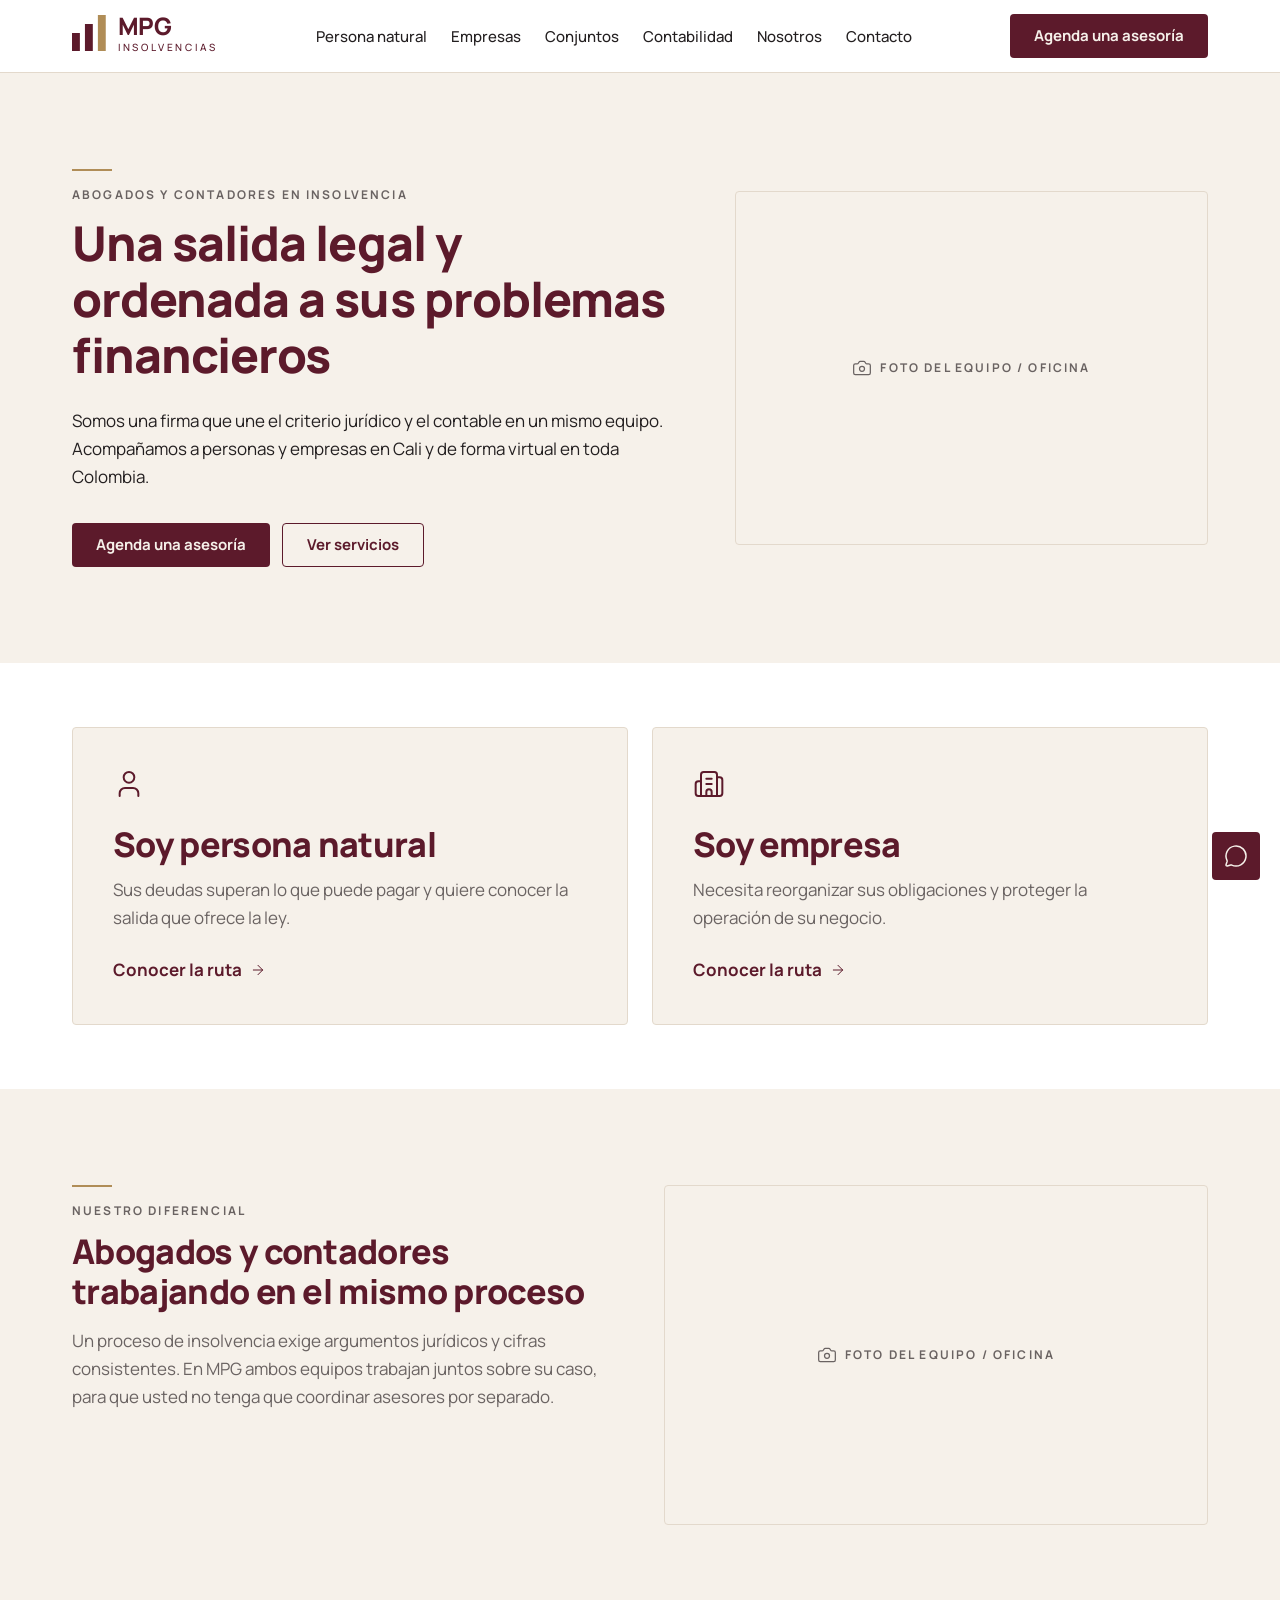
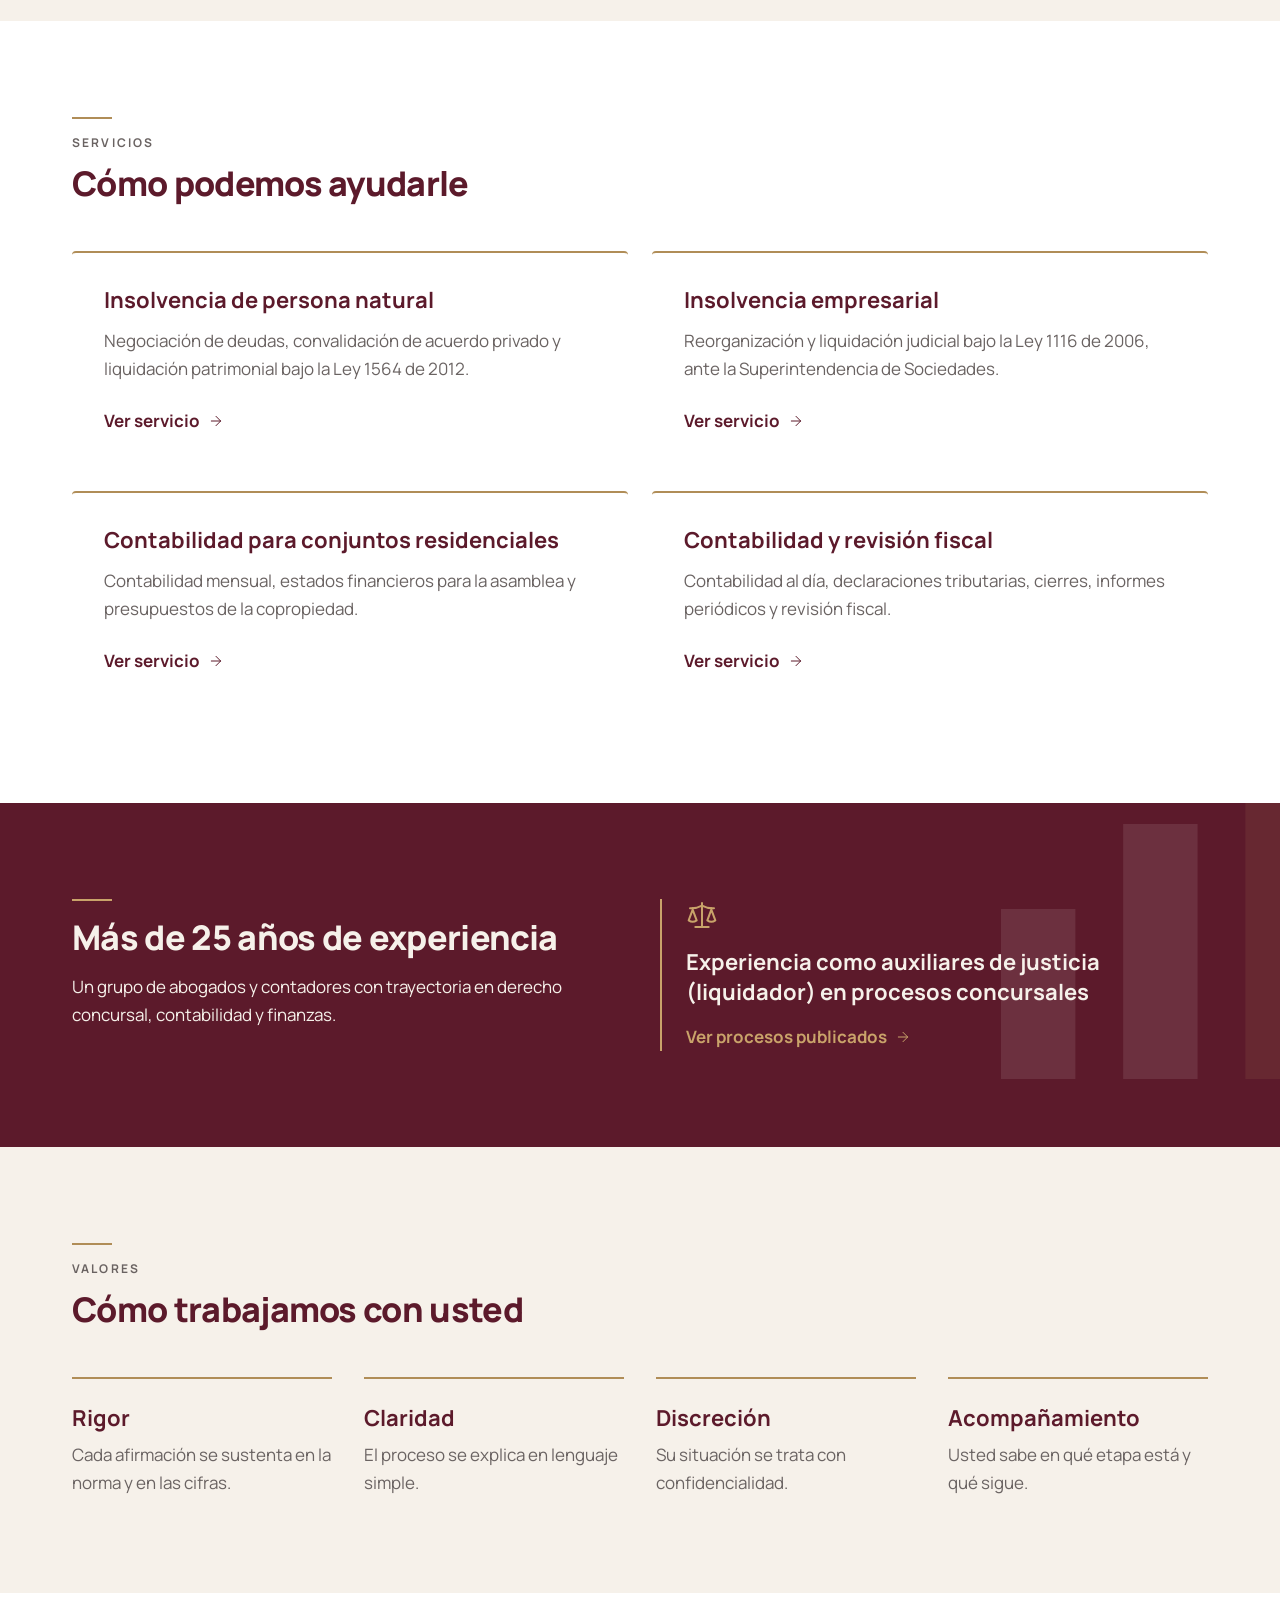
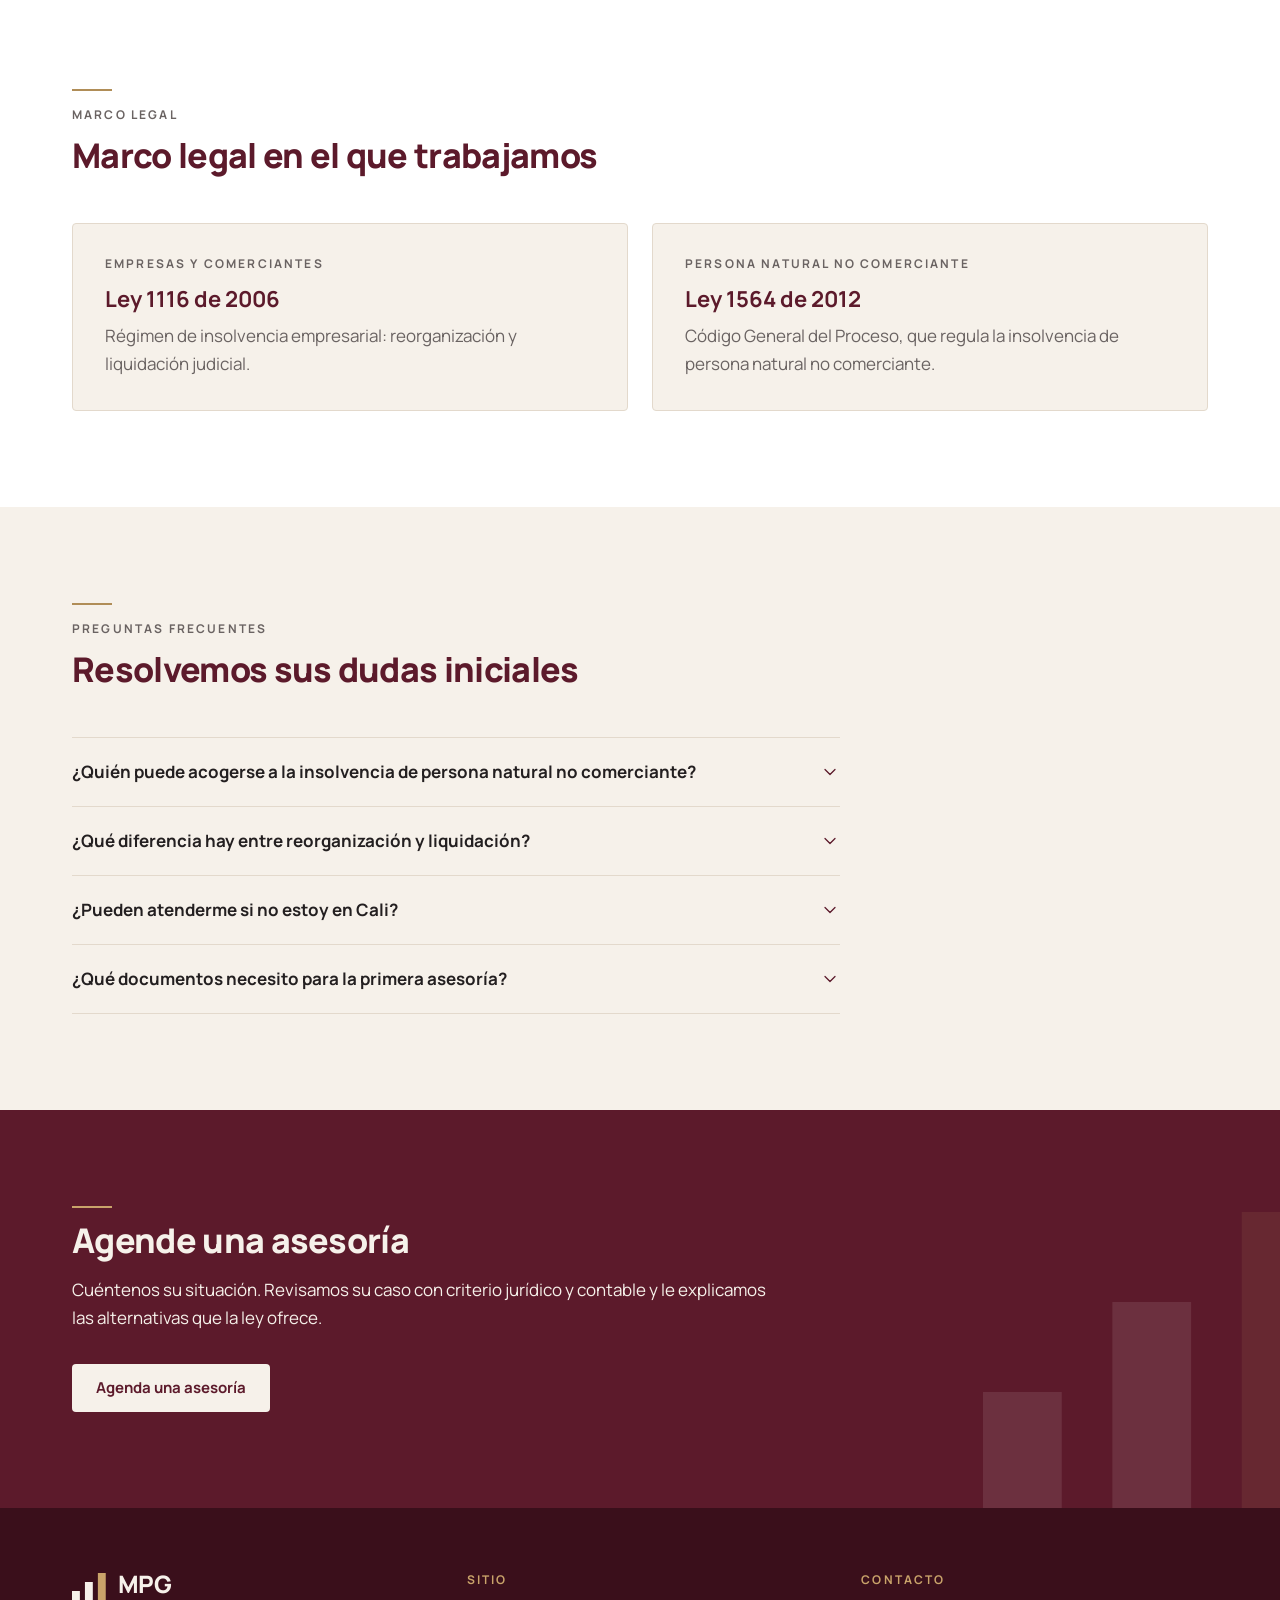
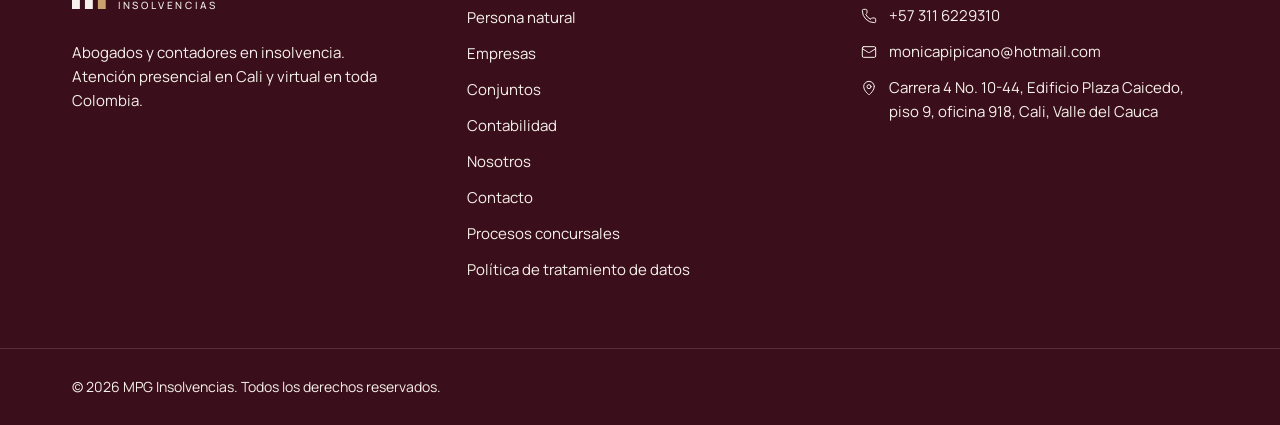
==== index.html @ b119c725 "Convertir el sitio a HTML, CSS y JS estático Se elimina el proyecto TanStack Start (queda en el comm" ====
<!doctype html>
<html lang="es-CO">
<head>
<meta charset="utf-8">
<meta name="viewport" content="width=device-width, initial-scale=1">
<script type="application/ld+json">{"@context":"https://schema.org","@type":["LegalService","AccountingService"],"name":"MPG Insolvencias","description":"Firma multidisciplinaria de abogados y contadores expertos en insolvencia de persona natural y empresarial, contabilidad y revisión fiscal.","telephone":"+573116229310","email":"monicapipicano@hotmail.com","address":{"@type":"PostalAddress","streetAddress":"Carrera 4 No. 10-44, Edificio Plaza Caicedo, piso 9, oficina 918","addressLocality":"Cali","addressRegion":"Valle del Cauca","addressCountry":"CO"},"areaServed":[{"@type":"City","name":"Cali"},{"@type":"AdministrativeArea","name":"Valle del Cauca"},{"@type":"Country","name":"Colombia"}]}</script>
<script type="application/ld+json">{"@context":"https://schema.org","@type":"FAQPage","mainEntity":[{"@type":"Question","name":"¿Quién puede acogerse a la insolvencia de persona natural no comerciante?","acceptedAnswer":{"@type":"Answer","text":"La persona que no ejerce actividades mercantiles de forma habitual y que está en cesación de pagos, es decir, que ha dejado de pagar dos o más obligaciones a dos o más acreedores por más de 90 días, o tiene demandas de cobro en su contra. Este procedimiento está regulado en la Ley 1564 de 2012. En la asesoría revisamos si su caso cumple los requisitos."}},{"@type":"Question","name":"¿Qué diferencia hay entre reorganización y liquidación?","acceptedAnswer":{"@type":"Answer","text":"La reorganización busca que la empresa siga operando mientras acuerda con sus acreedores un nuevo plan de pagos. La liquidación es el proceso en el que los bienes del deudor se venden o adjudican para pagar las deudas en el orden que fija la ley. La ruta adecuada depende de las cifras y de la viabilidad de cada caso."}},{"@type":"Question","name":"¿Pueden atenderme si no estoy en Cali?","acceptedAnswer":{"@type":"Answer","text":"Sí. Atendemos de forma presencial en nuestra oficina de Cali y de forma virtual a personas y empresas en otras ciudades de Colombia."}},{"@type":"Question","name":"¿Qué documentos necesito para la primera asesoría?","acceptedAnswer":{"@type":"Answer","text":"Le sugerimos traer una relación de sus deudas (acreedor, valor y fecha de vencimiento), sus ingresos y gastos mensuales, y una lista de sus bienes. Si es empresa, los estados financieros más recientes. Si no tiene todo, igual podemos empezar con la información disponible."}}]}</script>
<title>Abogados de insolvencia en Cali | MPG Insolvencias</title>


<meta property="og:site_name" content="MPG Insolvencias">
<meta property="og:locale" content="es_CO">
<meta name="theme-color" content="#5C1A2B">
<meta name="description" content="Abogados y contadores expertos en insolvencia de persona natural y empresarial en Cali. Atención presencial y virtual. Agende una asesoría.">
<meta property="og:title" content="Abogados de insolvencia en Cali | MPG Insolvencias">
<meta property="og:description" content="Abogados y contadores expertos en insolvencia de persona natural y empresarial en Cali. Atención presencial y virtual. Agende una asesoría.">
<meta property="og:url" content="https://mpginsolvencias.com/">
<meta property="og:type" content="website">
<meta name="twitter:card" content="summary_large_image">
<meta name="twitter:title" content="Abogados de insolvencia en Cali | MPG Insolvencias">
<meta name="twitter:description" content="Abogados y contadores expertos en insolvencia de persona natural y empresarial en Cali. Atención presencial y virtual. Agende una asesoría.">
<link rel="canonical" href="https://mpginsolvencias.com/">
<link rel="icon" href="favicon.svg" type="image/svg+xml">
<link rel="preconnect" href="https://fonts.googleapis.com">
<link rel="preconnect" href="https://fonts.gstatic.com" crossorigin>
<link rel="stylesheet" href="https://fonts.googleapis.com/css2?family=Manrope:wght@400;500;700;800&display=swap">
<link rel="stylesheet" href="assets/css/styles.css">
</head>
<body>
<header class="sticky top-0 z-40 border-b border-line bg-surface"><a href="#contenido" class="sr-only focus:not-sr-only focus:absolute focus:left-4 focus:top-2 focus:bg-surface focus:p-2">Saltar al contenido</a><div class="container-site flex h-[72px] items-center justify-between gap-6"><a aria-label="MPG Insolvencias, ir al inicio" class="active" href="index.html" data-status="active" aria-current="page"><span class="inline-flex items-center gap-3" aria-label="MPG Insolvencias"><svg viewBox="0 0 30 32" class="h-9 w-auto" aria-hidden="true" focusable="false"><rect x="0" y="16" width="7" height="16" fill="#5C1A2B"></rect><rect x="11.5" y="8" width="7" height="24" fill="#5C1A2B"></rect><rect x="23" y="0" width="7" height="32" fill="#B08D57"></rect></svg><span class="flex flex-col leading-none text-primary" aria-hidden="true"><span class="text-[24px] font-extrabold tracking-[-0.02em]">MPG</span><span class="mt-1 text-[10px] font-medium tracking-[0.28em]">INSOLVENCIAS</span></span></span></a><nav aria-label="Principal" class="hidden lg:block"><ul class="flex items-center gap-6"><li><a class="text-[15px] font-medium text-text hover:text-primary" href="insolvencia-persona-natural.html">Persona natural</a></li><li><a class="text-[15px] font-medium text-text hover:text-primary" href="insolvencia-empresarial.html">Empresas</a></li><li><a class="text-[15px] font-medium text-text hover:text-primary" href="contabilidad-conjuntos-residenciales.html">Conjuntos</a></li><li><a class="text-[15px] font-medium text-text hover:text-primary" href="contabilidad-revision-fiscal.html">Contabilidad</a></li><li><a class="text-[15px] font-medium text-text hover:text-primary" href="nosotros.html">Nosotros</a></li><li><a class="text-[15px] font-medium text-text hover:text-primary" href="contacto.html">Contacto</a></li></ul></nav><div class="flex items-center gap-2"><a class="btn-primary hidden sm:inline-flex" href="contacto.html">Agenda una asesoría</a><button type="button" class="inline-flex h-11 w-11 items-center justify-center text-primary lg:hidden" aria-expanded="false" aria-controls="menu-movil" aria-label="Abrir menú"><svg xmlns="http://www.w3.org/2000/svg" width="24" height="24" viewBox="0 0 24 24" fill="none" stroke="currentColor" stroke-width="1.5" stroke-linecap="round" stroke-linejoin="round" class="lucide lucide-menu" aria-hidden="true"><path d="M4 5h16"></path><path d="M4 12h16"></path><path d="M4 19h16"></path></svg></button></div></div><nav id="menu-movil" aria-label="Menú móvil" class="border-t border-line bg-surface lg:hidden" hidden><ul class="container-site flex flex-col py-4">
<li><a href="insolvencia-persona-natural.html" class="block py-3 text-[16px] font-medium text-text">Persona natural</a></li>
<li><a href="insolvencia-empresarial.html" class="block py-3 text-[16px] font-medium text-text">Empresas</a></li>
<li><a href="contabilidad-conjuntos-residenciales.html" class="block py-3 text-[16px] font-medium text-text">Conjuntos</a></li>
<li><a href="contabilidad-revision-fiscal.html" class="block py-3 text-[16px] font-medium text-text">Contabilidad</a></li>
<li><a href="nosotros.html" class="block py-3 text-[16px] font-medium text-text">Nosotros</a></li>
<li><a href="contacto.html" class="block py-3 text-[16px] font-medium text-text">Contacto</a></li>
<li class="pt-3"><a href="contacto.html" class="btn-primary w-full">Agenda una asesoría</a></li></ul></nav></header>
<main id="contenido"><!--$--><section class="bg-bg"><div class="container-site grid items-center gap-12 py-16 md:py-24 lg:grid-cols-[1.3fr_1fr]"><div><span class="accent-bar" aria-hidden="true"></span><p class="t-label mt-4 text-text-muted">ABOGADOS Y CONTADORES EN INSOLVENCIA</p><h1 class="t-h1 mt-3 text-primary">Una salida legal y ordenada a sus problemas financieros</h1><p class="prose-mpg mt-6 text-text">Somos una firma que une el criterio jurídico y el contable en un mismo equipo. Acompañamos a personas y empresas en Cali y de forma virtual en toda Colombia.</p><div class="mt-8 flex flex-wrap gap-3"><a class="btn-primary" href="contacto.html">Agenda una asesoría</a><a href="#servicios" class="btn-secondary">Ver servicios</a></div></div><div role="img" aria-label="Espacio reservado: Foto del equipo / oficina" class="flex items-center justify-center gap-2 rounded-[4px] border border-line bg-bg text-text-muted aspect-[4/3] w-full"><svg xmlns="http://www.w3.org/2000/svg" width="24" height="24" viewBox="0 0 24 24" fill="none" stroke="currentColor" stroke-width="1.5" stroke-linecap="round" stroke-linejoin="round" class="lucide lucide-camera h-5 w-5" aria-hidden="true"><path d="M13.997 4a2 2 0 0 1 1.76 1.05l.486.9A2 2 0 0 0 18.003 7H20a2 2 0 0 1 2 2v9a2 2 0 0 1-2 2H4a2 2 0 0 1-2-2V9a2 2 0 0 1 2-2h1.997a2 2 0 0 0 1.759-1.048l.489-.904A2 2 0 0 1 10.004 4z"></path><circle cx="12" cy="13" r="3"></circle></svg><span class="t-label">Foto del equipo / oficina</span></div></div></section><section class="bg-surface"><div class="container-site grid gap-6 py-16 md:grid-cols-2"><a class="group flex flex-col rounded-[4px] border border-line bg-bg p-8 transition-colors hover:border-primary md:p-10" href="insolvencia-persona-natural.html"><svg xmlns="http://www.w3.org/2000/svg" width="24" height="24" viewBox="0 0 24 24" fill="none" stroke="currentColor" stroke-width="1.5" stroke-linecap="round" stroke-linejoin="round" class="lucide lucide-user h-8 w-8 text-primary" aria-hidden="true"><path d="M19 21v-2a4 4 0 0 0-4-4H9a4 4 0 0 0-4 4v2"></path><circle cx="12" cy="7" r="4"></circle></svg><span class="t-h2 mt-6 text-primary">Soy persona natural</span><span class="mt-3 text-text-muted">Sus deudas superan lo que puede pagar y quiere conocer la salida que ofrece la ley.</span><span class="mt-6 inline-flex items-center gap-2 font-bold text-primary">Conocer la ruta <svg xmlns="http://www.w3.org/2000/svg" width="24" height="24" viewBox="0 0 24 24" fill="none" stroke="currentColor" stroke-width="1.5" stroke-linecap="round" stroke-linejoin="round" class="lucide lucide-arrow-right h-4 w-4 transition-transform group-hover:translate-x-1" aria-hidden="true"><path d="M5 12h14"></path><path d="m12 5 7 7-7 7"></path></svg></span></a><a class="group flex flex-col rounded-[4px] border border-line bg-bg p-8 transition-colors hover:border-primary md:p-10" href="insolvencia-empresarial.html"><svg xmlns="http://www.w3.org/2000/svg" width="24" height="24" viewBox="0 0 24 24" fill="none" stroke="currentColor" stroke-width="1.5" stroke-linecap="round" stroke-linejoin="round" class="lucide lucide-building2 lucide-building-2 h-8 w-8 text-primary" aria-hidden="true"><path d="M10 12h4"></path><path d="M10 8h4"></path><path d="M14 21v-3a2 2 0 0 0-4 0v3"></path><path d="M6 10H4a2 2 0 0 0-2 2v7a2 2 0 0 0 2 2h16a2 2 0 0 0 2-2V9a2 2 0 0 0-2-2h-2"></path><path d="M6 21V5a2 2 0 0 1 2-2h8a2 2 0 0 1 2 2v16"></path></svg><span class="t-h2 mt-6 text-primary">Soy empresa</span><span class="mt-3 text-text-muted">Necesita reorganizar sus obligaciones y proteger la operación de su negocio.</span><span class="mt-6 inline-flex items-center gap-2 font-bold text-primary">Conocer la ruta <svg xmlns="http://www.w3.org/2000/svg" width="24" height="24" viewBox="0 0 24 24" fill="none" stroke="currentColor" stroke-width="1.5" stroke-linecap="round" stroke-linejoin="round" class="lucide lucide-arrow-right h-4 w-4 transition-transform group-hover:translate-x-1" aria-hidden="true"><path d="M5 12h14"></path><path d="m12 5 7 7-7 7"></path></svg></span></a></div></section><section class="bg-bg"><div class="container-site reveal py-16 md:py-24"><div class="grid gap-12 lg:grid-cols-2"><div class="max-w-3xl"><span class="accent-bar" aria-hidden="true"></span><p class="t-label mt-4 text-text-muted">NUESTRO DIFERENCIAL</p><h2 class="t-h2 mt-3 text-primary">Abogados y contadores trabajando en el mismo proceso</h2><div class="prose-mpg mt-4 text-text-muted"><p>Un proceso de insolvencia exige argumentos jurídicos y cifras consistentes. En MPG ambos equipos trabajan juntos sobre su caso, para que usted no tenga que coordinar asesores por separado.</p></div></div><div role="img" aria-label="Espacio reservado: Foto del equipo / oficina" class="flex items-center justify-center gap-2 rounded-[4px] border border-line bg-bg text-text-muted aspect-[16/10] w-full"><svg xmlns="http://www.w3.org/2000/svg" width="24" height="24" viewBox="0 0 24 24" fill="none" stroke="currentColor" stroke-width="1.5" stroke-linecap="round" stroke-linejoin="round" class="lucide lucide-camera h-5 w-5" aria-hidden="true"><path d="M13.997 4a2 2 0 0 1 1.76 1.05l.486.9A2 2 0 0 0 18.003 7H20a2 2 0 0 1 2 2v9a2 2 0 0 1-2 2H4a2 2 0 0 1-2-2V9a2 2 0 0 1 2-2h1.997a2 2 0 0 0 1.759-1.048l.489-.904A2 2 0 0 1 10.004 4z"></path><circle cx="12" cy="13" r="3"></circle></svg><span class="t-label">Foto del equipo / oficina</span></div></div></div></section><section id="servicios" class="scroll-mt-24 bg-surface"><div class="container-site reveal py-16 md:py-24"><div class="max-w-3xl"><span class="accent-bar" aria-hidden="true"></span><p class="t-label mt-4 text-text-muted">SERVICIOS</p><h2 class="t-h2 mt-3 text-primary">Cómo podemos ayudarle</h2></div><div class="mt-12 grid gap-6 md:grid-cols-2"><article class="flex flex-col rounded-[4px] border-t-2 border-accent bg-surface p-6 md:p-8"><h3 class="t-h3 text-primary">Insolvencia de persona natural</h3><p class="mt-3 flex-1 text-text-muted">Negociación de deudas, convalidación de acuerdo privado y liquidación patrimonial bajo la Ley 1564 de 2012.</p><a class="mt-6 inline-flex items-center gap-2 font-bold text-primary hover:underline" href="insolvencia-persona-natural.html">Ver servicio <svg xmlns="http://www.w3.org/2000/svg" width="24" height="24" viewBox="0 0 24 24" fill="none" stroke="currentColor" stroke-width="1.5" stroke-linecap="round" stroke-linejoin="round" class="lucide lucide-arrow-right h-4 w-4" aria-hidden="true"><path d="M5 12h14"></path><path d="m12 5 7 7-7 7"></path></svg><span class="sr-only">: <!-- -->Insolvencia de persona natural</span></a></article><article class="flex flex-col rounded-[4px] border-t-2 border-accent bg-surface p-6 md:p-8"><h3 class="t-h3 text-primary">Insolvencia empresarial</h3><p class="mt-3 flex-1 text-text-muted">Reorganización y liquidación judicial bajo la Ley 1116 de 2006, ante la Superintendencia de Sociedades.</p><a class="mt-6 inline-flex items-center gap-2 font-bold text-primary hover:underline" href="insolvencia-empresarial.html">Ver servicio <svg xmlns="http://www.w3.org/2000/svg" width="24" height="24" viewBox="0 0 24 24" fill="none" stroke="currentColor" stroke-width="1.5" stroke-linecap="round" stroke-linejoin="round" class="lucide lucide-arrow-right h-4 w-4" aria-hidden="true"><path d="M5 12h14"></path><path d="m12 5 7 7-7 7"></path></svg><span class="sr-only">: <!-- -->Insolvencia empresarial</span></a></article><article class="flex flex-col rounded-[4px] border-t-2 border-accent bg-surface p-6 md:p-8"><h3 class="t-h3 text-primary">Contabilidad para conjuntos residenciales</h3><p class="mt-3 flex-1 text-text-muted">Contabilidad mensual, estados financieros para la asamblea y presupuestos de la copropiedad.</p><a class="mt-6 inline-flex items-center gap-2 font-bold text-primary hover:underline" href="contabilidad-conjuntos-residenciales.html">Ver servicio <svg xmlns="http://www.w3.org/2000/svg" width="24" height="24" viewBox="0 0 24 24" fill="none" stroke="currentColor" stroke-width="1.5" stroke-linecap="round" stroke-linejoin="round" class="lucide lucide-arrow-right h-4 w-4" aria-hidden="true"><path d="M5 12h14"></path><path d="m12 5 7 7-7 7"></path></svg><span class="sr-only">: <!-- -->Contabilidad para conjuntos residenciales</span></a></article><article class="flex flex-col rounded-[4px] border-t-2 border-accent bg-surface p-6 md:p-8"><h3 class="t-h3 text-primary">Contabilidad y revisión fiscal</h3><p class="mt-3 flex-1 text-text-muted">Contabilidad al día, declaraciones tributarias, cierres, informes periódicos y revisión fiscal.</p><a class="mt-6 inline-flex items-center gap-2 font-bold text-primary hover:underline" href="contabilidad-revision-fiscal.html">Ver servicio <svg xmlns="http://www.w3.org/2000/svg" width="24" height="24" viewBox="0 0 24 24" fill="none" stroke="currentColor" stroke-width="1.5" stroke-linecap="round" stroke-linejoin="round" class="lucide lucide-arrow-right h-4 w-4" aria-hidden="true"><path d="M5 12h14"></path><path d="m12 5 7 7-7 7"></path></svg><span class="sr-only">: <!-- -->Contabilidad y revisión fiscal</span></a></article></div></div></section><section class="relative overflow-hidden bg-primary"><svg viewBox="0 0 30 32" class="pointer-events-none absolute -right-10 -top-16 h-[340px] w-auto opacity-10" aria-hidden="true" focusable="false"><rect x="0" y="16" width="7" height="16" fill="#F6F1EA"></rect><rect x="11.5" y="8" width="7" height="24" fill="#F6F1EA"></rect><rect x="23" y="0" width="7" height="32" fill="#C9A36A"></rect></svg><div class="container-site relative grid gap-10 py-16 md:grid-cols-2 md:py-24"><div><span class="accent-bar-dark" aria-hidden="true"></span><h2 class="t-h2 mt-4 text-bg">Más de 25 años de experiencia</h2><p class="prose-mpg mt-4 text-bg">Un grupo de abogados y contadores con trayectoria en derecho concursal, contabilidad y finanzas.</p></div><div class="border-l-2 border-accent-on-dark pl-6"><svg xmlns="http://www.w3.org/2000/svg" width="24" height="24" viewBox="0 0 24 24" fill="none" stroke="currentColor" stroke-width="1.5" stroke-linecap="round" stroke-linejoin="round" class="lucide lucide-scale h-8 w-8 text-accent-on-dark" aria-hidden="true"><path d="M12 3v18"></path><path d="m19 8 3 8a5 5 0 0 1-6 0zV7"></path><path d="M3 7h1a17 17 0 0 0 8-2 17 17 0 0 0 8 2h1"></path><path d="m5 8 3 8a5 5 0 0 1-6 0zV7"></path><path d="M7 21h10"></path></svg><p class="t-h3 mt-4 text-bg">Experiencia como auxiliares de justicia (liquidador) en procesos concursales</p><a class="mt-4 inline-flex items-center gap-2 font-bold text-accent-on-dark hover:underline" href="procesos.html">Ver procesos publicados <svg xmlns="http://www.w3.org/2000/svg" width="24" height="24" viewBox="0 0 24 24" fill="none" stroke="currentColor" stroke-width="1.5" stroke-linecap="round" stroke-linejoin="round" class="lucide lucide-arrow-right h-4 w-4" aria-hidden="true"><path d="M5 12h14"></path><path d="m12 5 7 7-7 7"></path></svg></a></div></div></section><section class="bg-bg"><div class="container-site reveal py-16 md:py-24"><div class="max-w-3xl"><span class="accent-bar" aria-hidden="true"></span><p class="t-label mt-4 text-text-muted">VALORES</p><h2 class="t-h2 mt-3 text-primary">Cómo trabajamos con usted</h2></div><ul class="mt-12 grid gap-8 sm:grid-cols-2 lg:grid-cols-4"><li class="border-t-2 border-accent pt-6"><h3 class="t-h3 text-primary">Rigor</h3><p class="mt-2 text-text-muted">Cada afirmación se sustenta en la norma y en las cifras.</p></li><li class="border-t-2 border-accent pt-6"><h3 class="t-h3 text-primary">Claridad</h3><p class="mt-2 text-text-muted">El proceso se explica en lenguaje simple.</p></li><li class="border-t-2 border-accent pt-6"><h3 class="t-h3 text-primary">Discreción</h3><p class="mt-2 text-text-muted">Su situación se trata con confidencialidad.</p></li><li class="border-t-2 border-accent pt-6"><h3 class="t-h3 text-primary">Acompañamiento</h3><p class="mt-2 text-text-muted">Usted sabe en qué etapa está y qué sigue.</p></li></ul></div></section><section class="bg-surface"><div class="container-site reveal py-16 md:py-24"><div class="max-w-3xl"><span class="accent-bar" aria-hidden="true"></span><p class="t-label mt-4 text-text-muted">MARCO LEGAL</p><h2 class="t-h2 mt-3 text-primary">Marco legal en el que trabajamos</h2></div><div class="mt-12 grid gap-6 md:grid-cols-2"><article class="rounded-[4px] border border-line bg-bg p-8"><p class="t-label text-text-muted">EMPRESAS Y COMERCIANTES</p><h3 class="t-h3 mt-3 text-primary">Ley 1116 de 2006</h3><p class="mt-2 text-text-muted">Régimen de insolvencia empresarial: reorganización y liquidación judicial.</p></article><article class="rounded-[4px] border border-line bg-bg p-8"><p class="t-label text-text-muted">PERSONA NATURAL NO COMERCIANTE</p><h3 class="t-h3 mt-3 text-primary">Ley 1564 de 2012</h3><p class="mt-2 text-text-muted">Código General del Proceso, que regula la insolvencia de persona natural no comerciante.</p></article></div></div></section><section class="bg-bg"><div class="container-site reveal py-16 md:py-24"><div class="max-w-3xl"><span class="accent-bar" aria-hidden="true"></span><p class="t-label mt-4 text-text-muted">PREGUNTAS FRECUENTES</p><h2 class="t-h2 mt-3 text-primary">Resolvemos sus dudas iniciales</h2></div><div class="mt-12 max-w-3xl divide-y divide-line border-y border-line"><details class="group"><summary class="flex min-h-[44px] cursor-pointer list-none items-center justify-between gap-4 py-5 font-bold text-text [&amp;::-webkit-details-marker]:hidden"><h3 class="text-[17px] leading-7">¿Quién puede acogerse a la insolvencia de persona natural no comerciante?</h3><svg xmlns="http://www.w3.org/2000/svg" width="24" height="24" viewBox="0 0 24 24" fill="none" stroke="currentColor" stroke-width="1.5" stroke-linecap="round" stroke-linejoin="round" class="lucide lucide-chevron-down h-5 w-5 shrink-0 text-primary transition-transform group-open:rotate-180" aria-hidden="true"><path d="m6 9 6 6 6-6"></path></svg></summary><p class="prose-mpg pb-6 text-text-muted">La persona que no ejerce actividades mercantiles de forma habitual y que está en cesación de pagos, es decir, que ha dejado de pagar dos o más obligaciones a dos o más acreedores por más de 90 días, o tiene demandas de cobro en su contra. Este procedimiento está regulado en la Ley 1564 de 2012. En la asesoría revisamos si su caso cumple los requisitos.</p></details><details class="group"><summary class="flex min-h-[44px] cursor-pointer list-none items-center justify-between gap-4 py-5 font-bold text-text [&amp;::-webkit-details-marker]:hidden"><h3 class="text-[17px] leading-7">¿Qué diferencia hay entre reorganización y liquidación?</h3><svg xmlns="http://www.w3.org/2000/svg" width="24" height="24" viewBox="0 0 24 24" fill="none" stroke="currentColor" stroke-width="1.5" stroke-linecap="round" stroke-linejoin="round" class="lucide lucide-chevron-down h-5 w-5 shrink-0 text-primary transition-transform group-open:rotate-180" aria-hidden="true"><path d="m6 9 6 6 6-6"></path></svg></summary><p class="prose-mpg pb-6 text-text-muted">La reorganización busca que la empresa siga operando mientras acuerda con sus acreedores un nuevo plan de pagos. La liquidación es el proceso en el que los bienes del deudor se venden o adjudican para pagar las deudas en el orden que fija la ley. La ruta adecuada depende de las cifras y de la viabilidad de cada caso.</p></details><details class="group"><summary class="flex min-h-[44px] cursor-pointer list-none items-center justify-between gap-4 py-5 font-bold text-text [&amp;::-webkit-details-marker]:hidden"><h3 class="text-[17px] leading-7">¿Pueden atenderme si no estoy en Cali?</h3><svg xmlns="http://www.w3.org/2000/svg" width="24" height="24" viewBox="0 0 24 24" fill="none" stroke="currentColor" stroke-width="1.5" stroke-linecap="round" stroke-linejoin="round" class="lucide lucide-chevron-down h-5 w-5 shrink-0 text-primary transition-transform group-open:rotate-180" aria-hidden="true"><path d="m6 9 6 6 6-6"></path></svg></summary><p class="prose-mpg pb-6 text-text-muted">Sí. Atendemos de forma presencial en nuestra oficina de Cali y de forma virtual a personas y empresas en otras ciudades de Colombia.</p></details><details class="group"><summary class="flex min-h-[44px] cursor-pointer list-none items-center justify-between gap-4 py-5 font-bold text-text [&amp;::-webkit-details-marker]:hidden"><h3 class="text-[17px] leading-7">¿Qué documentos necesito para la primera asesoría?</h3><svg xmlns="http://www.w3.org/2000/svg" width="24" height="24" viewBox="0 0 24 24" fill="none" stroke="currentColor" stroke-width="1.5" stroke-linecap="round" stroke-linejoin="round" class="lucide lucide-chevron-down h-5 w-5 shrink-0 text-primary transition-transform group-open:rotate-180" aria-hidden="true"><path d="m6 9 6 6 6-6"></path></svg></summary><p class="prose-mpg pb-6 text-text-muted">Le sugerimos traer una relación de sus deudas (acreedor, valor y fecha de vencimiento), sus ingresos y gastos mensuales, y una lista de sus bienes. Si es empresa, los estados financieros más recientes. Si no tiene todo, igual podemos empezar con la información disponible.</p></details></div></div></section><section class="relative overflow-hidden bg-primary"><svg viewBox="0 0 30 32" class="pointer-events-none absolute -bottom-16 -right-10 h-[360px] w-auto opacity-10" aria-hidden="true" focusable="false"><rect x="0" y="16" width="7" height="16" fill="#F6F1EA"></rect><rect x="11.5" y="8" width="7" height="24" fill="#F6F1EA"></rect><rect x="23" y="0" width="7" height="32" fill="#C9A36A"></rect></svg><div class="container-site relative py-16 md:py-24"><div class="max-w-3xl"><span class="accent-bar-dark" aria-hidden="true"></span><h2 class="t-h2 mt-3 text-bg">Agende una asesoría</h2><div class="prose-mpg mt-4 text-bg"><p>Cuéntenos su situación. Revisamos su caso con criterio jurídico y contable y le explicamos las alternativas que la ley ofrece.</p></div></div><a class="btn-on-dark mt-8" href="contacto.html">Agenda una asesoría</a></div></section><!--/$--></main>
<footer class="bg-primary-dark text-bg"><div class="container-site grid gap-12 py-16 md:grid-cols-3"><div><span class="inline-flex items-center gap-3" aria-label="MPG Insolvencias"><svg viewBox="0 0 30 32" class="h-9 w-auto" aria-hidden="true" focusable="false"><rect x="0" y="16" width="7" height="16" fill="#F6F1EA"></rect><rect x="11.5" y="8" width="7" height="24" fill="#F6F1EA"></rect><rect x="23" y="0" width="7" height="32" fill="#C9A36A"></rect></svg><span class="flex flex-col leading-none text-bg" aria-hidden="true"><span class="text-[24px] font-extrabold tracking-[-0.02em]">MPG</span><span class="mt-1 text-[10px] font-medium tracking-[0.28em]">INSOLVENCIAS</span></span></span><p class="mt-6 max-w-xs text-[15px] leading-6">Abogados y contadores en insolvencia. Atención presencial en Cali y virtual en toda Colombia.</p></div><nav aria-label="Pie de página"><p class="t-label text-accent-on-dark">Sitio</p><ul class="mt-4 space-y-2 text-[15px]"><li><a class="hover:underline" href="insolvencia-persona-natural.html">Persona natural</a></li><li><a class="hover:underline" href="insolvencia-empresarial.html">Empresas</a></li><li><a class="hover:underline" href="contabilidad-conjuntos-residenciales.html">Conjuntos</a></li><li><a class="hover:underline" href="contabilidad-revision-fiscal.html">Contabilidad</a></li><li><a class="hover:underline" href="nosotros.html">Nosotros</a></li><li><a class="hover:underline" href="contacto.html">Contacto</a></li><li><a class="hover:underline" href="procesos.html">Procesos concursales</a></li><li><a class="hover:underline" href="politica-de-datos.html">Política de tratamiento de datos</a></li></ul></nav><div><p class="t-label text-accent-on-dark">Contacto</p><ul class="mt-4 space-y-3 text-[15px] leading-6"><li class="flex gap-3"><svg xmlns="http://www.w3.org/2000/svg" width="24" height="24" viewBox="0 0 24 24" fill="none" stroke="currentColor" stroke-width="1.5" stroke-linecap="round" stroke-linejoin="round" class="lucide lucide-phone mt-1 h-4 w-4 shrink-0" aria-hidden="true"><path d="M13.832 16.568a1 1 0 0 0 1.213-.303l.355-.465A2 2 0 0 1 17 15h3a2 2 0 0 1 2 2v3a2 2 0 0 1-2 2A18 18 0 0 1 2 4a2 2 0 0 1 2-2h3a2 2 0 0 1 2 2v3a2 2 0 0 1-.8 1.6l-.468.351a1 1 0 0 0-.292 1.233 14 14 0 0 0 6.392 6.384"></path></svg><a href="tel:+573116229310" class="hover:underline">+57 311 6229310</a></li><li class="flex gap-3"><svg xmlns="http://www.w3.org/2000/svg" width="24" height="24" viewBox="0 0 24 24" fill="none" stroke="currentColor" stroke-width="1.5" stroke-linecap="round" stroke-linejoin="round" class="lucide lucide-mail mt-1 h-4 w-4 shrink-0" aria-hidden="true"><path d="m22 7-8.991 5.727a2 2 0 0 1-2.009 0L2 7"></path><rect x="2" y="4" width="20" height="16" rx="2"></rect></svg><a href="mailto:monicapipicano@hotmail.com" class="break-all hover:underline">monicapipicano@hotmail.com</a></li><li class="flex gap-3"><svg xmlns="http://www.w3.org/2000/svg" width="24" height="24" viewBox="0 0 24 24" fill="none" stroke="currentColor" stroke-width="1.5" stroke-linecap="round" stroke-linejoin="round" class="lucide lucide-map-pin mt-1 h-4 w-4 shrink-0" aria-hidden="true"><path d="M20 10c0 4.993-5.539 10.193-7.399 11.799a1 1 0 0 1-1.202 0C9.539 20.193 4 14.993 4 10a8 8 0 0 1 16 0"></path><circle cx="12" cy="10" r="3"></circle></svg><span>Carrera 4 No. 10-44, Edificio Plaza Caicedo, piso 9, oficina 918, Cali, Valle del Cauca</span></li></ul><div hidden="" aria-hidden="true" data-social-links="true"></div></div></div><div class="border-t border-bg/15"><p class="container-site py-6 text-[14px]">© 2026 MPG Insolvencias. Todos los derechos reservados.</p></div></footer>
<a href="https://wa.me/573116229310?text=Hola%2C%20quisiera%20informaci%C3%B3n%20sobre%20una%20asesor%C3%ADa%20con%20MPG%20Insolvencias." target="_blank" rel="noopener noreferrer" aria-label="Escribir por WhatsApp (abre en una pestaña nueva)" class="fixed bottom-5 right-5 z-30 inline-flex h-12 w-12 items-center justify-center rounded-[4px] bg-primary text-bg hover:bg-primary-dark"><svg xmlns="http://www.w3.org/2000/svg" width="24" height="24" viewBox="0 0 24 24" fill="none" stroke="currentColor" stroke-width="1.5" stroke-linecap="round" stroke-linejoin="round" class="lucide lucide-message-circle h-6 w-6" aria-hidden="true"><path d="M2.992 16.342a2 2 0 0 1 .094 1.167l-1.065 3.29a1 1 0 0 0 1.236 1.168l3.413-.998a2 2 0 0 1 1.099.092 10 10 0 1 0-4.777-4.719"></path></svg></a>
<script src="assets/js/main.js" defer></script>
</body>
</html>
---- assets/css/styles.css ----
/*! tailwindcss v4.3.3 | MIT License | https://tailwindcss.com */
@layer properties{@supports (((-webkit-hyphens:none)) and (not (margin-trim:inline))) or ((-moz-orient:inline) and (not (color:rgb(from red r g b)))){*,:before,:after,::backdrop{--tw-space-y-reverse:0;--tw-divide-y-reverse:0;--tw-border-style:solid;--tw-leading:initial;--tw-font-weight:initial;--tw-tracking:initial;--tw-blur:initial;--tw-brightness:initial;--tw-contrast:initial;--tw-grayscale:initial;--tw-hue-rotate:initial;--tw-invert:initial;--tw-opacity:initial;--tw-saturate:initial;--tw-sepia:initial;--tw-drop-shadow:initial;--tw-drop-shadow-color:initial;--tw-drop-shadow-alpha:100%;--tw-drop-shadow-size:initial;--tw-translate-x:0;--tw-translate-y:0;--tw-translate-z:0;--tw-animation-delay:0s;--tw-animation-direction:normal;--tw-animation-duration:initial;--tw-animation-fill-mode:none;--tw-animation-iteration-count:1;--tw-enter-blur:0;--tw-enter-opacity:1;--tw-enter-rotate:0;--tw-enter-scale:1;--tw-enter-translate-x:0;--tw-enter-translate-y:0;--tw-exit-blur:0;--tw-exit-opacity:1;--tw-exit-rotate:0;--tw-exit-scale:1;--tw-exit-translate-x:0;--tw-exit-translate-y:0}}}@layer theme{:root,:host{--font-sans:"Manrope", Arial, sans-serif;--font-mono:ui-monospace, SFMono-Regular, Menlo, Monaco, Consolas, "Liberation Mono", "Courier New", monospace;--spacing:.25rem;--container-xs:20rem;--container-3xl:48rem;--font-weight-medium:500;--font-weight-bold:700;--font-weight-extrabold:800;--default-transition-duration:.15s;--default-transition-timing-function:cubic-bezier(.4, 0, .2, 1);--default-font-family:var(--font-sans);--default-mono-font-family:var(--font-mono);--color-primary:#5c1a2b;--color-primary-dark:#3a0f1b;--color-accent:#b08d57;--color-accent-on-dark:#c9a36a;--color-bg:#f6f1ea;--color-surface:#fff;--color-text:#231f20;--color-text-muted:#6a6362;--color-line:#e3d9cc;--color-border:#e3d9cc;--color-input:#cfc3b4;--color-destructive:#a32020;--container-max:1200px}}@layer base{*,:after,:before,::backdrop{box-sizing:border-box;border:0 solid;margin:0;padding:0}::file-selector-button{box-sizing:border-box;border:0 solid;margin:0;padding:0}html,:host{-webkit-text-size-adjust:100%;tab-size:4;line-height:1.5;font-family:var(--default-font-family,-apple-system, BlinkMacSystemFont, "Segoe UI", Roboto, "Helvetica Neue", "Noto Sans", Arial, sans-serif, "Apple Color Emoji", "Segoe UI Emoji", "Segoe UI Symbol", "Noto Color Emoji");font-feature-settings:var(--default-font-feature-settings,normal);font-variation-settings:var(--default-font-variation-settings,normal);-webkit-tap-highlight-color:transparent}hr{height:0;color:inherit;border-top-width:1px}abbr:where([title]){-webkit-text-decoration:underline dotted;text-decoration:underline dotted}h1,h2,h3,h4,h5,h6{font-size:inherit;font-weight:inherit}a{color:inherit;-webkit-text-decoration:inherit;-webkit-text-decoration:inherit;-webkit-text-decoration:inherit;-webkit-text-decoration:inherit;-webkit-text-decoration:inherit;text-decoration:inherit}b,strong{font-weight:bolder}code,kbd,samp,pre{font-family:var(--default-mono-font-family,ui-monospace, SFMono-Regular, Menlo, Monaco, Consolas, "Liberation Mono", "Courier New", monospace);font-feature-settings:var(--default-mono-font-feature-settings,normal);font-variation-settings:var(--default-mono-font-variation-settings,normal);font-size:1em}small{font-size:80%}sub,sup{vertical-align:baseline;font-size:75%;line-height:0;position:relative}sub{bottom:-.25em}sup{top:-.5em}table{text-indent:0;border-color:inherit;border-collapse:collapse}:-moz-focusring:where(:not(iframe)){outline:auto}progress{vertical-align:baseline}summary{display:list-item}ol,ul,menu{list-style:none}img,svg,video,canvas,audio,iframe,embed,object{vertical-align:middle;display:block}img,video{max-width:100%;height:auto}button,input,select,optgroup,textarea{font:inherit;font-feature-settings:inherit;font-variation-settings:inherit;letter-spacing:inherit;color:inherit;opacity:1;background-color:#0000;border-radius:0}::file-selector-button{font:inherit;font-feature-settings:inherit;font-variation-settings:inherit;letter-spacing:inherit;color:inherit;opacity:1;background-color:#0000;border-radius:0}:where(select:is([multiple],[size])) optgroup{font-weight:bolder}:where(select:is([multiple],[size])) optgroup option{padding-inline-start:20px}::file-selector-button{margin-inline-end:4px}::placeholder{opacity:1}@supports (not ((-webkit-appearance:-apple-pay-button))) or (contain-intrinsic-size:1px){::placeholder{color:currentColor}@supports (color:color-mix(in lab, red, red)){::placeholder{color:color-mix(in oklab, currentcolor 50%, transparent)}}}textarea{resize:vertical}::-webkit-search-decoration{-webkit-appearance:none}::-webkit-date-and-time-value{min-height:1lh;text-align:inherit}::-webkit-datetime-edit{display:inline-flex}::-webkit-datetime-edit-fields-wrapper{padding:0}::-webkit-datetime-edit{padding-block:0}::-webkit-datetime-edit-year-field{padding-block:0}::-webkit-datetime-edit-month-field{padding-block:0}::-webkit-datetime-edit-day-field{padding-block:0}::-webkit-datetime-edit-hour-field{padding-block:0}::-webkit-datetime-edit-minute-field{padding-block:0}::-webkit-datetime-edit-second-field{padding-block:0}::-webkit-datetime-edit-millisecond-field{padding-block:0}::-webkit-datetime-edit-meridiem-field{padding-block:0}::-webkit-calendar-picker-indicator{line-height:1}:-moz-ui-invalid{box-shadow:none}button,input:where([type=button],[type=reset],[type=submit]){appearance:button}::file-selector-button{appearance:button}::-webkit-inner-spin-button{height:auto}::-webkit-outer-spin-button{height:auto}[hidden]:where(:not([hidden=until-found])){display:none!important}*{border-color:var(--color-border)}html{scroll-behavior:smooth;-webkit-text-size-adjust:100%}body{background-color:var(--color-bg);color:var(--color-text);font-family:var(--font-sans);font-size:16px;line-height:26px;overflow-x:hidden}@media (width>=768px){body{font-size:17px;line-height:28px}}:focus-visible{outline:3px solid var(--color-accent-on-dark);outline-offset:2px;border-radius:4px}@media (prefers-reduced-motion:reduce){html{scroll-behavior:auto}*,:before,:after{transition:none!important;animation:none!important}}}@layer components;@layer utilities{.pointer-events-none{pointer-events:none}.sr-only{clip-path:inset(50%);white-space:nowrap;border-width:0;width:1px;height:1px;margin:-1px;padding:0;position:absolute;overflow:hidden}.absolute{position:absolute}.fixed{position:fixed}.relative{position:relative}.sticky{position:sticky}.-top-16{top:calc(var(--spacing) * -16)}.top-0{top:0}.-right-10{right:calc(var(--spacing) * -10)}.right-5{right:calc(var(--spacing) * 5)}.-bottom-16{bottom:calc(var(--spacing) * -16)}.bottom-5{bottom:calc(var(--spacing) * 5)}.z-30{z-index:30}.z-40{z-index:40}.container-site{width:100%;max-width:var(--container-max);margin-inline:auto;padding-inline:24px}@media (width>=768px){.container-site{padding-inline:32px}}.mt-1{margin-top:var(--spacing)}.mt-2{margin-top:calc(var(--spacing) * 2)}.mt-3{margin-top:calc(var(--spacing) * 3)}.mt-4{margin-top:calc(var(--spacing) * 4)}.mt-6{margin-top:calc(var(--spacing) * 6)}.mt-8{margin-top:calc(var(--spacing) * 8)}.mt-12{margin-top:calc(var(--spacing) * 12)}.mb-2{margin-bottom:calc(var(--spacing) * 2)}.accent-bar{background:var(--color-accent);width:40px;height:2px;display:block}.accent-bar-dark{background:var(--color-accent-on-dark);width:40px;height:2px;display:block}.btn-secondary{border:1.5px solid var(--color-primary);min-height:44px;color:var(--color-primary);background:0 0;border-radius:4px;justify-content:center;align-items:center;gap:8px;padding:10px 24px;font-size:15px;font-weight:700;line-height:20px;transition:background-color .15s;display:inline-flex}.btn-secondary:hover{background:#5c1a2b0f}@supports (color:color-mix(in lab, red, red)){.btn-secondary:hover{background:color-mix(in oklab, var(--color-primary) 6%, transparent)}}.btn-primary{background:var(--color-primary);min-height:44px;color:var(--color-bg);border-radius:4px;justify-content:center;align-items:center;gap:8px;padding:10px 24px;font-size:15px;font-weight:700;line-height:20px;transition:background-color .15s;display:inline-flex}.btn-primary:hover{background:var(--color-primary-dark)}.btn-on-dark{background:var(--color-bg);min-height:44px;color:var(--color-primary);border-radius:4px;justify-content:center;align-items:center;gap:8px;padding:10px 24px;font-size:15px;font-weight:700;display:inline-flex}.btn-on-dark:hover{background:var(--color-surface)}.block{display:block}.flex{display:flex}.grid{display:grid}.hidden{display:none}.inline-flex{display:inline-flex}.aspect-\[4\/3\]{aspect-ratio:4/3}.aspect-\[4\/5\]{aspect-ratio:4/5}.aspect-\[16\/10\]{aspect-ratio:16/10}.h-4{height:calc(var(--spacing) * 4)}.h-5{height:calc(var(--spacing) * 5)}.h-6{height:calc(var(--spacing) * 6)}.h-8{height:calc(var(--spacing) * 8)}.h-9{height:calc(var(--spacing) * 9)}.h-11{height:calc(var(--spacing) * 11)}.h-12{height:calc(var(--spacing) * 12)}.h-\[72px\]{height:72px}.h-\[340px\]{height:340px}.h-\[360px\]{height:360px}.field{border:1px solid var(--color-input);background:var(--color-surface);width:100%;min-height:44px;color:var(--color-text);border-radius:4px;padding:10px 12px;font-size:16px}.min-h-\[44px\]{min-height:44px}.w-4{width:calc(var(--spacing) * 4)}.w-5{width:calc(var(--spacing) * 5)}.w-6{width:calc(var(--spacing) * 6)}.w-8{width:calc(var(--spacing) * 8)}.w-11{width:calc(var(--spacing) * 11)}.w-12{width:calc(var(--spacing) * 12)}.w-auto{width:auto}.w-full{width:100%}.max-w-3xl{max-width:var(--container-3xl)}.max-w-xs{max-width:var(--container-xs)}.prose-mpg{max-width:70ch}.flex-1{flex:1}.shrink-0{flex-shrink:0}@supports (animation-timeline:view()){@media (prefers-reduced-motion:no-preference){.reveal{animation:linear both mpg-fade;animation-timeline:view();animation-range:entry entry 40%}}}.cursor-pointer{cursor:pointer}.scroll-mt-24{scroll-margin-top:calc(var(--spacing) * 24)}.list-none{list-style-type:none}.flex-col{flex-direction:column}.flex-wrap{flex-wrap:wrap}.items-center{align-items:center}.items-start{align-items:flex-start}.justify-between{justify-content:space-between}.justify-center{justify-content:center}.gap-2{gap:calc(var(--spacing) * 2)}.gap-3{gap:calc(var(--spacing) * 3)}.gap-4{gap:calc(var(--spacing) * 4)}.gap-6{gap:calc(var(--spacing) * 6)}.gap-8{gap:calc(var(--spacing) * 8)}.gap-10{gap:calc(var(--spacing) * 10)}.gap-12{gap:calc(var(--spacing) * 12)}:where(.space-y-2>:not(:last-child)){--tw-space-y-reverse:0;margin-block-start:calc(calc(var(--spacing) * 2) * var(--tw-space-y-reverse));margin-block-end:calc(calc(var(--spacing) * 2) * calc(1 - var(--tw-space-y-reverse)))}:where(.space-y-3>:not(:last-child)){--tw-space-y-reverse:0;margin-block-start:calc(calc(var(--spacing) * 3) * var(--tw-space-y-reverse));margin-block-end:calc(calc(var(--spacing) * 3) * calc(1 - var(--tw-space-y-reverse)))}:where(.space-y-4>:not(:last-child)){--tw-space-y-reverse:0;margin-block-start:calc(calc(var(--spacing) * 4) * var(--tw-space-y-reverse));margin-block-end:calc(calc(var(--spacing) * 4) * calc(1 - var(--tw-space-y-reverse)))}:where(.space-y-5>:not(:last-child)){--tw-space-y-reverse:0;margin-block-start:calc(calc(var(--spacing) * 5) * var(--tw-space-y-reverse));margin-block-end:calc(calc(var(--spacing) * 5) * calc(1 - var(--tw-space-y-reverse)))}:where(.space-y-6>:not(:last-child)){--tw-space-y-reverse:0;margin-block-start:calc(calc(var(--spacing) * 6) * var(--tw-space-y-reverse));margin-block-end:calc(calc(var(--spacing) * 6) * calc(1 - var(--tw-space-y-reverse)))}:where(.space-y-8>:not(:last-child)){--tw-space-y-reverse:0;margin-block-start:calc(calc(var(--spacing) * 8) * var(--tw-space-y-reverse));margin-block-end:calc(calc(var(--spacing) * 8) * calc(1 - var(--tw-space-y-reverse)))}:where(.divide-y>:not(:last-child)){--tw-divide-y-reverse:0;border-bottom-style:var(--tw-border-style);border-top-style:var(--tw-border-style);border-top-width:calc(1px * var(--tw-divide-y-reverse));border-bottom-width:calc(1px * calc(1 - var(--tw-divide-y-reverse)))}:where(.divide-line>:not(:last-child)){border-color:var(--color-line)}.justify-self-start{justify-self:flex-start}.overflow-hidden{overflow:hidden}.rounded-\[4px\]{border-radius:4px}.border{border-style:var(--tw-border-style);border-width:1px}.border-y{border-block-style:var(--tw-border-style);border-block-width:1px}.border-t{border-top-style:var(--tw-border-style);border-top-width:1px}.border-t-2{border-top-style:var(--tw-border-style);border-top-width:2px}.border-b{border-bottom-style:var(--tw-border-style);border-bottom-width:1px}.border-l-2{border-left-style:var(--tw-border-style);border-left-width:2px}.border-accent{border-color:var(--color-accent)}.border-accent-on-dark{border-color:var(--color-accent-on-dark)}.border-bg\/15{border-color:#f6f1ea26}@supports (color:color-mix(in lab, red, red)){.border-bg\/15{border-color:color-mix(in oklab, var(--color-bg) 15%, transparent)}}.border-line{border-color:var(--color-line)}.bg-bg{background-color:var(--color-bg)}.bg-primary{background-color:var(--color-primary)}.bg-primary-dark{background-color:var(--color-primary-dark)}.bg-surface{background-color:var(--color-surface)}.p-4{padding:calc(var(--spacing) * 4)}.p-6{padding:calc(var(--spacing) * 6)}.p-8{padding:calc(var(--spacing) * 8)}.px-6{padding-inline:calc(var(--spacing) * 6)}.py-2{padding-block:calc(var(--spacing) * 2)}.py-3{padding-block:calc(var(--spacing) * 3)}.py-4{padding-block:calc(var(--spacing) * 4)}.py-5{padding-block:calc(var(--spacing) * 5)}.py-6{padding-block:calc(var(--spacing) * 6)}.py-16{padding-block:calc(var(--spacing) * 16)}.py-24{padding-block:calc(var(--spacing) * 24)}.pt-3{padding-top:calc(var(--spacing) * 3)}.pt-6{padding-top:calc(var(--spacing) * 6)}.pb-6{padding-bottom:calc(var(--spacing) * 6)}.pb-8{padding-bottom:calc(var(--spacing) * 8)}.pl-6{padding-left:calc(var(--spacing) * 6)}.t-label{text-transform:uppercase;letter-spacing:.18em;font-size:12px;font-weight:700;line-height:16px}.t-h1{letter-spacing:-.02em;font-size:34px;font-weight:800;line-height:40px}@media (width>=768px){.t-h1{font-size:48px;line-height:56px}}.t-h2{letter-spacing:-.02em;font-size:26px;font-weight:800;line-height:32px}@media (width>=768px){.t-h2{font-size:34px;line-height:40px}}.t-h3{font-size:20px;font-weight:700;line-height:28px}@media (width>=768px){.t-h3{font-size:22px;line-height:30px}}.text-\[10px\]{font-size:10px}.text-\[13px\]{font-size:13px}.text-\[14px\]{font-size:14px}.text-\[15px\]{font-size:15px}.text-\[16px\]{font-size:16px}.text-\[17px\]{font-size:17px}.text-\[24px\]{font-size:24px}.text-\[48px\]{font-size:48px}.leading-6{--tw-leading:calc(var(--spacing) * 6);line-height:calc(var(--spacing) * 6)}.leading-7{--tw-leading:calc(var(--spacing) * 7);line-height:calc(var(--spacing) * 7)}.leading-none{--tw-leading:1;line-height:1}.font-bold{--tw-font-weight:var(--font-weight-bold);font-weight:var(--font-weight-bold)}.font-extrabold{--tw-font-weight:var(--font-weight-extrabold);font-weight:var(--font-weight-extrabold)}.font-medium{--tw-font-weight:var(--font-weight-medium);font-weight:var(--font-weight-medium)}.tracking-\[-0\.02em\]{--tw-tracking:-.02em;letter-spacing:-.02em}.tracking-\[0\.28em\]{--tw-tracking:.28em;letter-spacing:.28em}.break-all{word-break:break-all}.text-accent-on-dark{color:var(--color-accent-on-dark)}.text-bg{color:var(--color-bg)}.text-destructive{color:var(--color-destructive)}.text-primary{color:var(--color-primary)}.text-text{color:var(--color-text)}.text-text-muted{color:var(--color-text-muted)}.underline{text-decoration-line:underline}.decoration-accent{-webkit-text-decoration-color:var(--color-accent);-webkit-text-decoration-color:var(--color-accent);-webkit-text-decoration-color:var(--color-accent);-webkit-text-decoration-color:var(--color-accent);text-decoration-color:var(--color-accent)}.decoration-2{text-decoration-thickness:2px}.underline-offset-8{text-underline-offset:8px}.accent-primary{accent-color:var(--color-primary)}.opacity-10{opacity:.1}.filter{filter:var(--tw-blur,) var(--tw-brightness,) var(--tw-contrast,) var(--tw-grayscale,) var(--tw-hue-rotate,) var(--tw-invert,) var(--tw-saturate,) var(--tw-sepia,) var(--tw-drop-shadow,)}.transition-colors{transition-property:color,background-color,border-color,outline-color,text-decoration-color,fill,stroke,--tw-gradient-from,--tw-gradient-via,--tw-gradient-to;transition-timing-function:var(--tw-ease,var(--default-transition-timing-function));transition-duration:var(--tw-duration,var(--default-transition-duration))}.transition-transform{transition-property:transform,translate,scale,rotate;transition-timing-function:var(--tw-ease,var(--default-transition-timing-function));transition-duration:var(--tw-duration,var(--default-transition-duration))}.running{animation-play-state:running}.group-open\:rotate-180:is(:where(.group):is([open],:popover-open,:open) *){rotate:180deg}@media (hover:hover){.group-hover\:translate-x-1:is(:where(.group):hover *){--tw-translate-x:var(--spacing);translate:var(--tw-translate-x) var(--tw-translate-y)}.hover\:border-primary:hover{border-color:var(--color-primary)}.hover\:bg-primary-dark:hover{background-color:var(--color-primary-dark)}.hover\:text-primary:hover{color:var(--color-primary)}.hover\:underline:hover{text-decoration-line:underline}}.focus\:not-sr-only:focus{clip-path:none;white-space:normal;width:auto;height:auto;margin:0;padding:0;position:static;overflow:visible}.focus\:absolute:focus{position:absolute}.focus\:top-2:focus{top:calc(var(--spacing) * 2)}.focus\:left-4:focus{left:calc(var(--spacing) * 4)}.focus\:bg-surface:focus{background-color:var(--color-surface)}.focus\:p-2:focus{padding:calc(var(--spacing) * 2)}@media (width>=40rem){.sm\:inline-flex{display:inline-flex}.sm\:grid-cols-2{grid-template-columns:repeat(2,minmax(0,1fr))}.sm\:grid-cols-3{grid-template-columns:repeat(3,minmax(0,1fr))}}@media (width>=48rem){.md\:grid-cols-2{grid-template-columns:repeat(2,minmax(0,1fr))}.md\:grid-cols-3{grid-template-columns:repeat(3,minmax(0,1fr))}.md\:p-8{padding:calc(var(--spacing) * 8)}.md\:p-10{padding:calc(var(--spacing) * 10)}.md\:px-8{padding-inline:calc(var(--spacing) * 8)}.md\:py-24{padding-block:calc(var(--spacing) * 24)}}@media (width>=64rem){.lg\:block{display:block}.lg\:hidden{display:none}.lg\:grid-cols-2{grid-template-columns:repeat(2,minmax(0,1fr))}.lg\:grid-cols-4{grid-template-columns:repeat(4,minmax(0,1fr))}.lg\:grid-cols-\[1\.3fr_1fr\]{grid-template-columns:1.3fr 1fr}.lg\:grid-cols-\[1\.4fr_1fr\]{grid-template-columns:1.4fr 1fr}}.\[\&\:\:-webkit-details-marker\]\:hidden::-webkit-details-marker{display:none}}@property --tw-animation-delay{syntax:"*";inherits:false;initial-value:0s}@property --tw-animation-direction{syntax:"*";inherits:false;initial-value:normal}@property --tw-animation-duration{syntax:"*";inherits:false}@property --tw-animation-fill-mode{syntax:"*";inherits:false;initial-value:none}@property --tw-animation-iteration-count{syntax:"*";inherits:false;initial-value:1}@property --tw-enter-blur{syntax:"*";inherits:false;initial-value:0}@property --tw-enter-opacity{syntax:"*";inherits:false;initial-value:1}@property --tw-enter-rotate{syntax:"*";inherits:false;initial-value:0}@property --tw-enter-scale{syntax:"*";inherits:false;initial-value:1}@property --tw-enter-translate-x{syntax:"*";inherits:false;initial-value:0}@property --tw-enter-translate-y{syntax:"*";inherits:false;initial-value:0}@property --tw-exit-blur{syntax:"*";inherits:false;initial-value:0}@property --tw-exit-opacity{syntax:"*";inherits:false;initial-value:1}@property --tw-exit-rotate{syntax:"*";inherits:false;initial-value:0}@property --tw-exit-scale{syntax:"*";inherits:false;initial-value:1}@property --tw-exit-translate-x{syntax:"*";inherits:false;initial-value:0}@property --tw-exit-translate-y{syntax:"*";inherits:false;initial-value:0}@keyframes mpg-fade{0%{opacity:0;transform:translateY(12px)}to{opacity:1;transform:none}}@property --tw-space-y-reverse{syntax:"*";inherits:false;initial-value:0}@property --tw-divide-y-reverse{syntax:"*";inherits:false;initial-value:0}@property --tw-border-style{syntax:"*";inherits:false;initial-value:solid}@property --tw-leading{syntax:"*";inherits:false}@property --tw-font-weight{syntax:"*";inherits:false}@property --tw-tracking{syntax:"*";inherits:false}@property --tw-blur{syntax:"*";inherits:false}@property --tw-brightness{syntax:"*";inherits:false}@property --tw-contrast{syntax:"*";inherits:false}@property --tw-grayscale{syntax:"*";inherits:false}@property --tw-hue-rotate{syntax:"*";inherits:false}@property --tw-invert{syntax:"*";inherits:false}@property --tw-opacity{syntax:"*";inherits:false}@property --tw-saturate{syntax:"*";inherits:false}@property --tw-sepia{syntax:"*";inherits:false}@property --tw-drop-shadow{syntax:"*";inherits:false}@property --tw-drop-shadow-color{syntax:"*";inherits:false}@property --tw-drop-shadow-alpha{syntax:"<percentage>";inherits:false;initial-value:100%}@property --tw-drop-shadow-size{syntax:"*";inherits:false}@property --tw-translate-x{syntax:"*";inherits:false;initial-value:0}@property --tw-translate-y{syntax:"*";inherits:false;initial-value:0}@property --tw-translate-z{syntax:"*";inherits:false;initial-value:0}
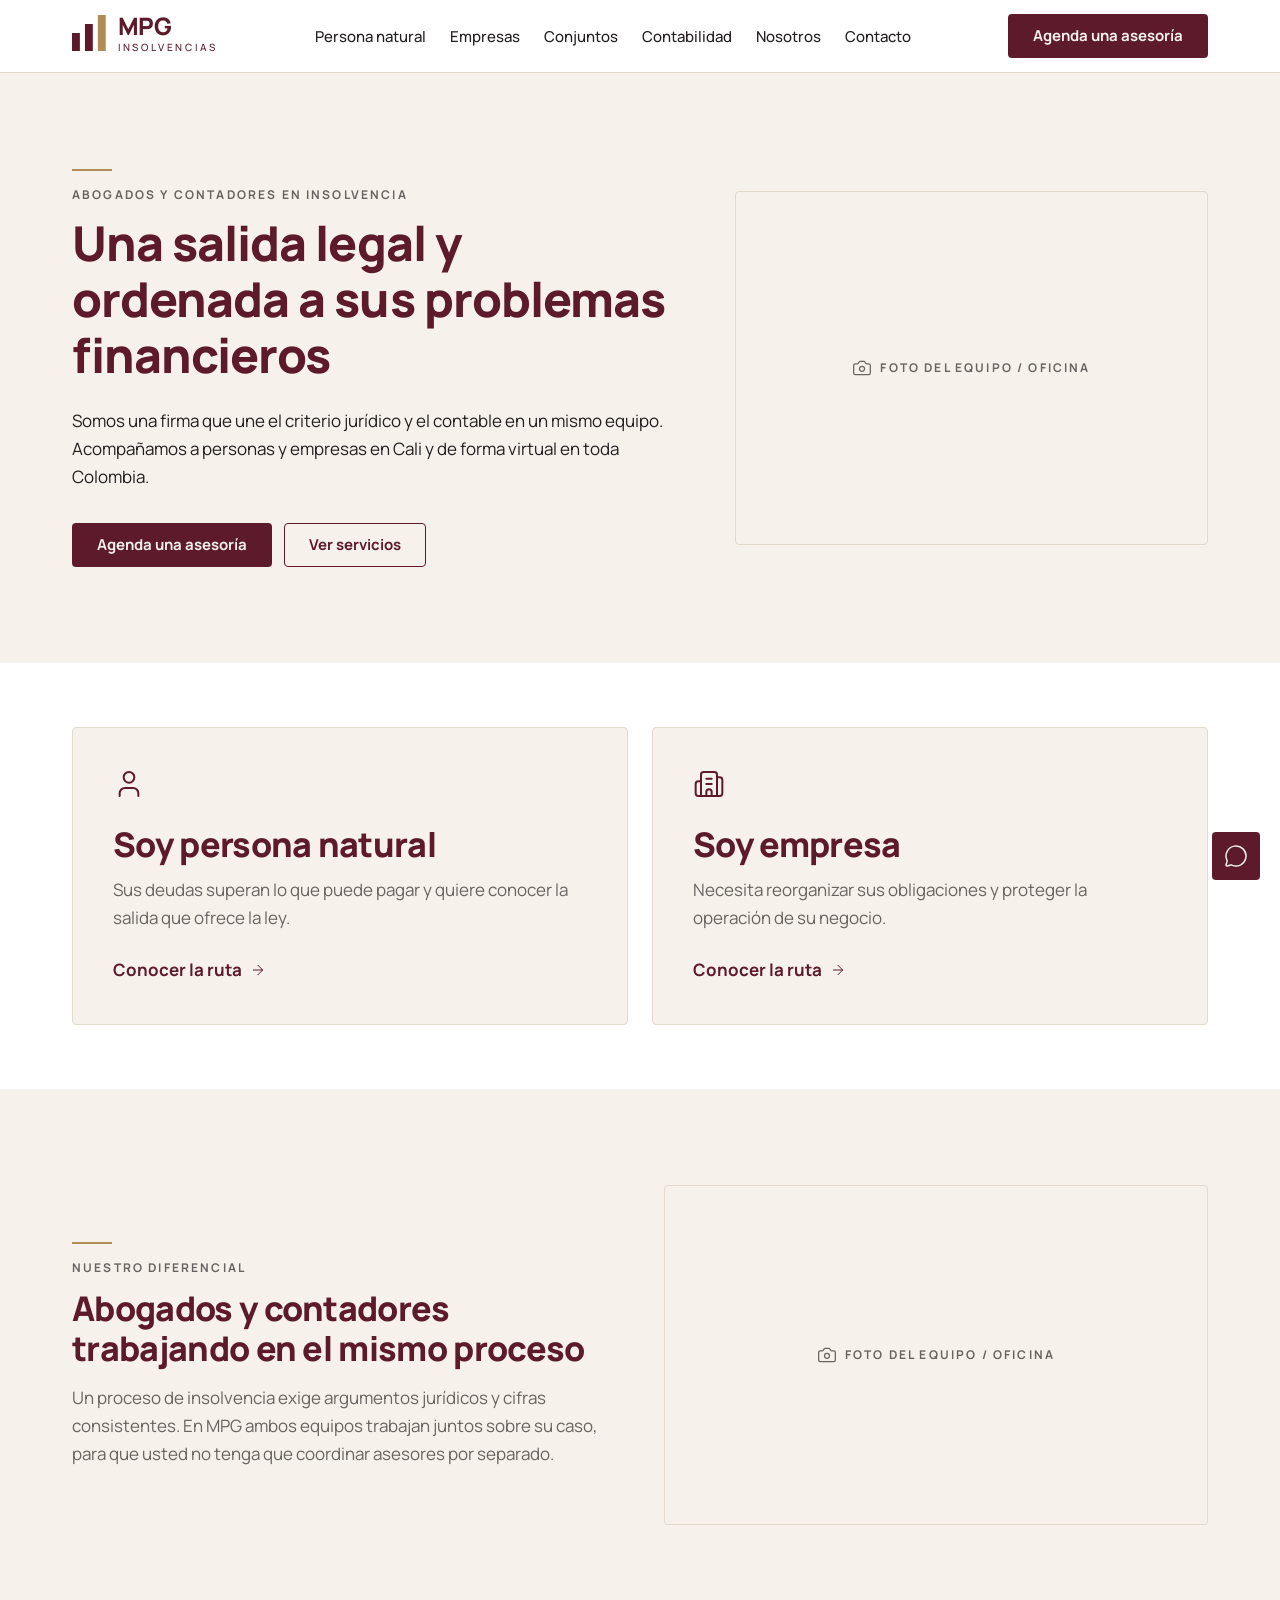
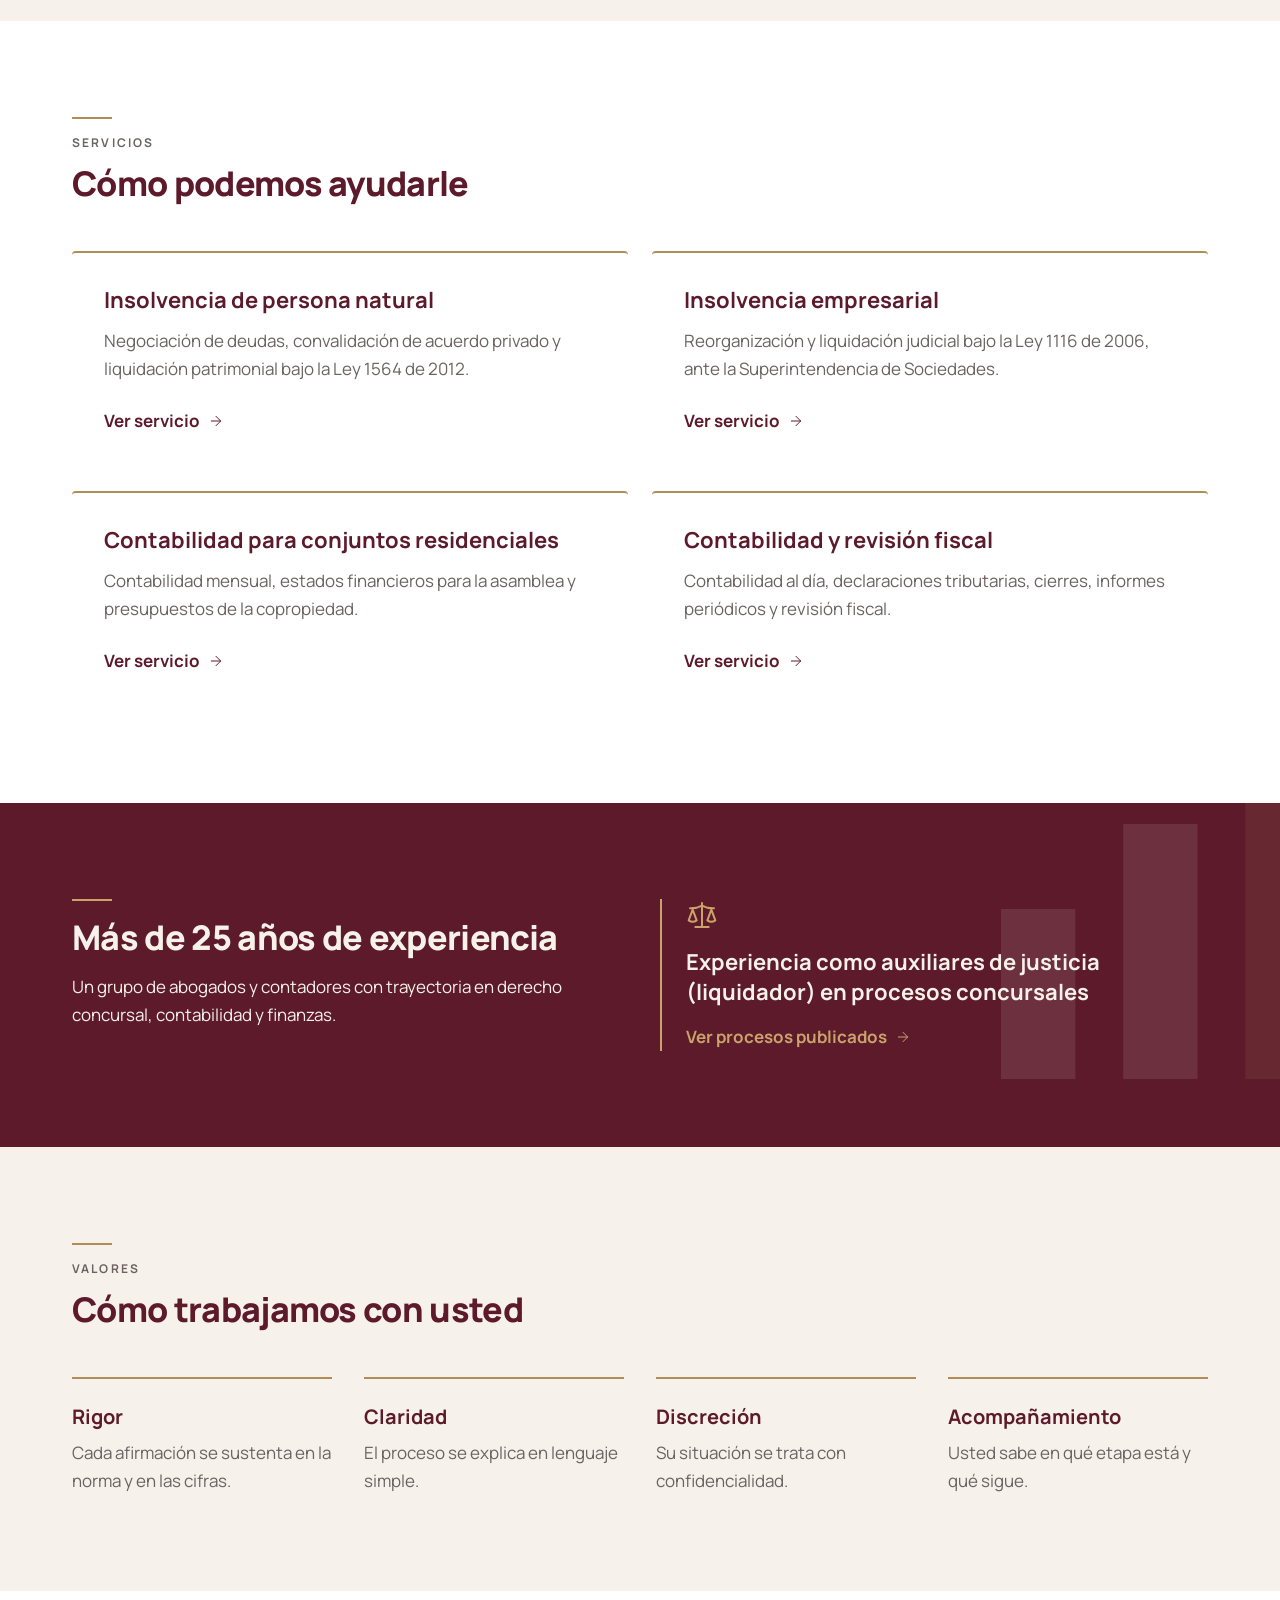
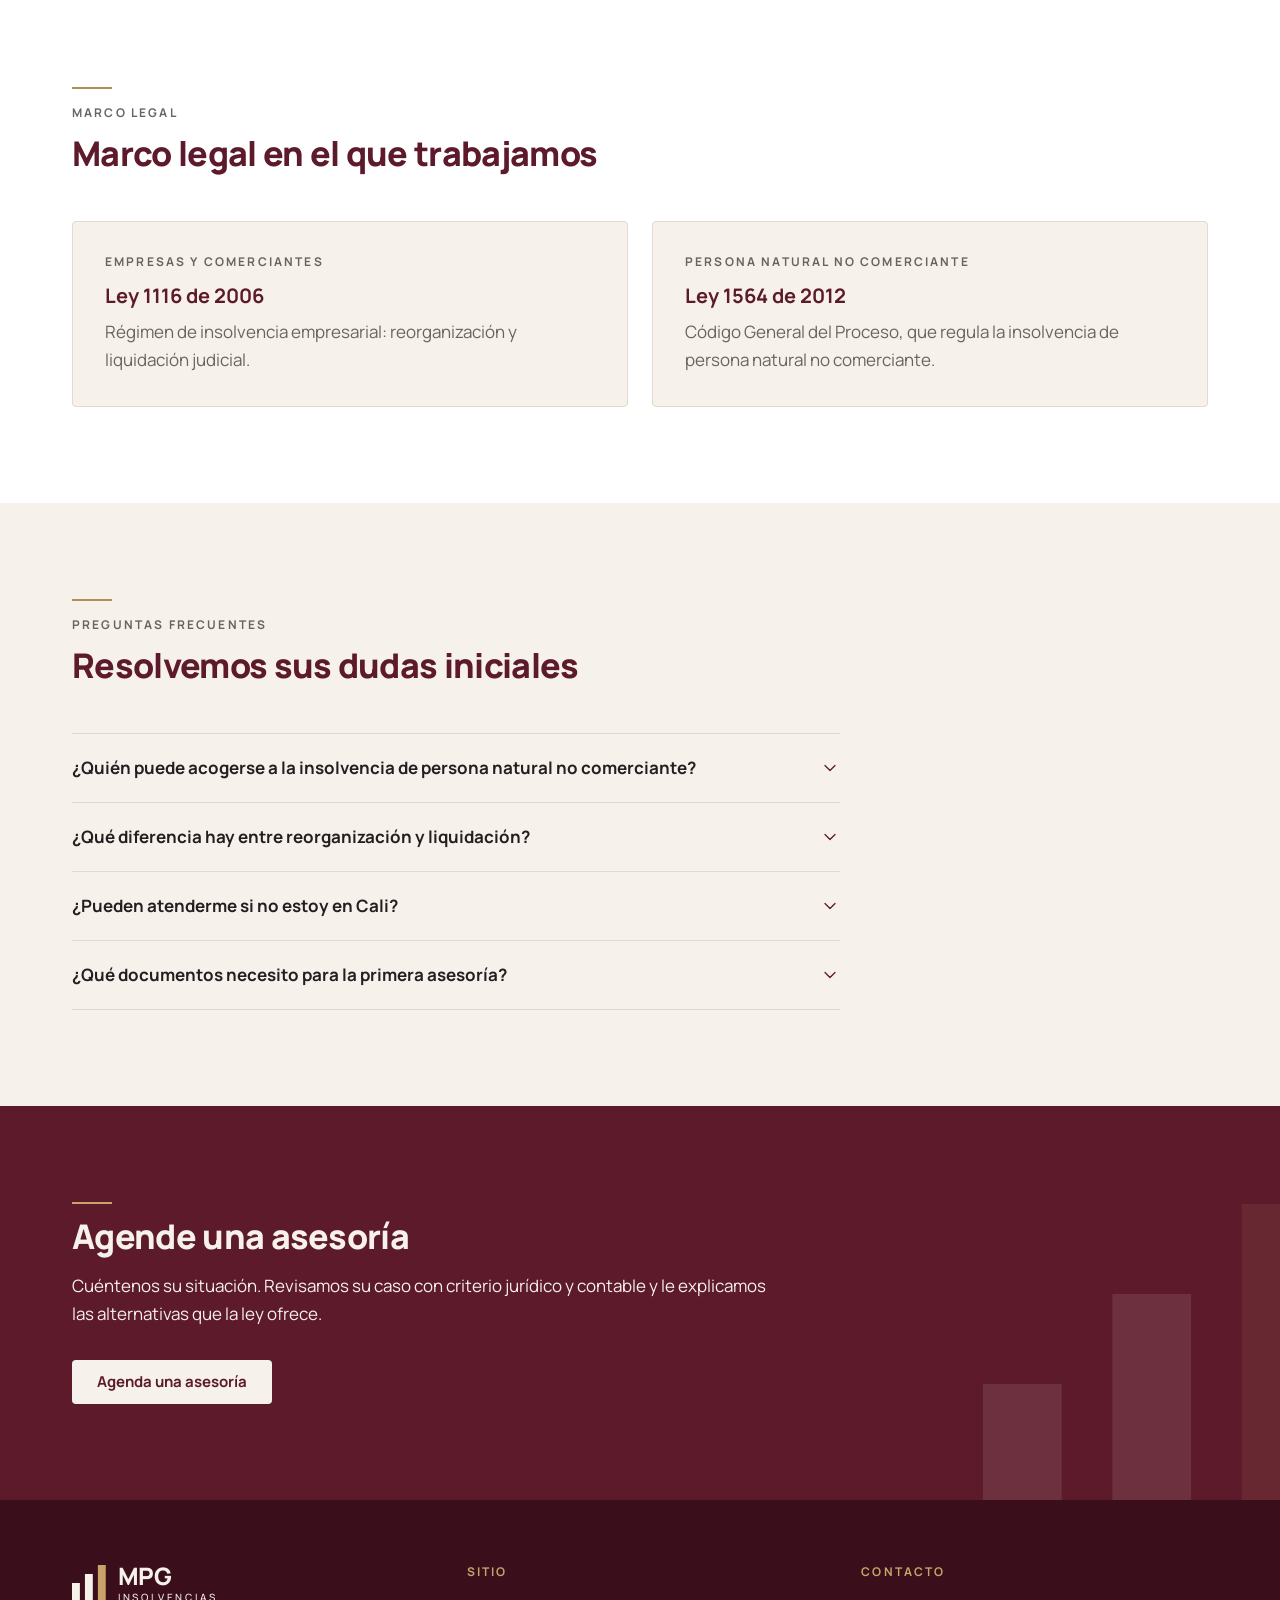
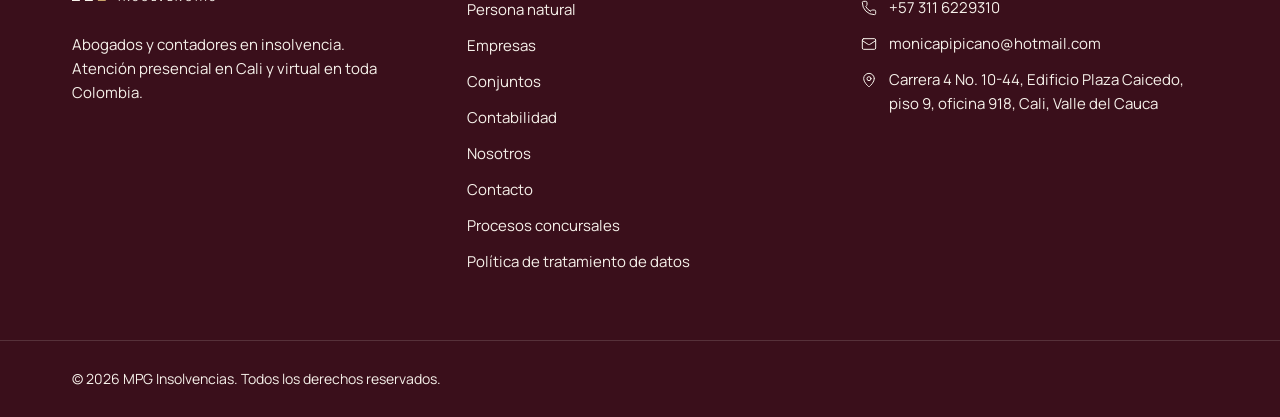
==== commit 15fa4f90: "Reestructurar HTML y CSS: marcado semántico, CSS propio en 3 archivos (BEM) y JS separado Co-Authore" ====
--- a/index.html
+++ b/index.html
@@ -1,43 +1,527 @@
 <!doctype html>
 <html lang="es-CO">
 <head>
-<meta charset="utf-8">
-<meta name="viewport" content="width=device-width, initial-scale=1">
-<script type="application/ld+json">{"@context":"https://schema.org","@type":["LegalService","AccountingService"],"name":"MPG Insolvencias","description":"Firma multidisciplinaria de abogados y contadores expertos en insolvencia de persona natural y empresarial, contabilidad y revisión fiscal.","telephone":"+573116229310","email":"monicapipicano@hotmail.com","address":{"@type":"PostalAddress","streetAddress":"Carrera 4 No. 10-44, Edificio Plaza Caicedo, piso 9, oficina 918","addressLocality":"Cali","addressRegion":"Valle del Cauca","addressCountry":"CO"},"areaServed":[{"@type":"City","name":"Cali"},{"@type":"AdministrativeArea","name":"Valle del Cauca"},{"@type":"Country","name":"Colombia"}]}</script>
-<script type="application/ld+json">{"@context":"https://schema.org","@type":"FAQPage","mainEntity":[{"@type":"Question","name":"¿Quién puede acogerse a la insolvencia de persona natural no comerciante?","acceptedAnswer":{"@type":"Answer","text":"La persona que no ejerce actividades mercantiles de forma habitual y que está en cesación de pagos, es decir, que ha dejado de pagar dos o más obligaciones a dos o más acreedores por más de 90 días, o tiene demandas de cobro en su contra. Este procedimiento está regulado en la Ley 1564 de 2012. En la asesoría revisamos si su caso cumple los requisitos."}},{"@type":"Question","name":"¿Qué diferencia hay entre reorganización y liquidación?","acceptedAnswer":{"@type":"Answer","text":"La reorganización busca que la empresa siga operando mientras acuerda con sus acreedores un nuevo plan de pagos. La liquidación es el proceso en el que los bienes del deudor se venden o adjudican para pagar las deudas en el orden que fija la ley. La ruta adecuada depende de las cifras y de la viabilidad de cada caso."}},{"@type":"Question","name":"¿Pueden atenderme si no estoy en Cali?","acceptedAnswer":{"@type":"Answer","text":"Sí. Atendemos de forma presencial en nuestra oficina de Cali y de forma virtual a personas y empresas en otras ciudades de Colombia."}},{"@type":"Question","name":"¿Qué documentos necesito para la primera asesoría?","acceptedAnswer":{"@type":"Answer","text":"Le sugerimos traer una relación de sus deudas (acreedor, valor y fecha de vencimiento), sus ingresos y gastos mensuales, y una lista de sus bienes. Si es empresa, los estados financieros más recientes. Si no tiene todo, igual podemos empezar con la información disponible."}}]}</script>
-<title>Abogados de insolvencia en Cali | MPG Insolvencias</title>
-
-
-<meta property="og:site_name" content="MPG Insolvencias">
-<meta property="og:locale" content="es_CO">
-<meta name="theme-color" content="#5C1A2B">
-<meta name="description" content="Abogados y contadores expertos en insolvencia de persona natural y empresarial en Cali. Atención presencial y virtual. Agende una asesoría.">
-<meta property="og:title" content="Abogados de insolvencia en Cali | MPG Insolvencias">
-<meta property="og:description" content="Abogados y contadores expertos en insolvencia de persona natural y empresarial en Cali. Atención presencial y virtual. Agende una asesoría.">
-<meta property="og:url" content="https://mpginsolvencias.com/">
-<meta property="og:type" content="website">
-<meta name="twitter:card" content="summary_large_image">
-<meta name="twitter:title" content="Abogados de insolvencia en Cali | MPG Insolvencias">
-<meta name="twitter:description" content="Abogados y contadores expertos en insolvencia de persona natural y empresarial en Cali. Atención presencial y virtual. Agende una asesoría.">
-<link rel="canonical" href="https://mpginsolvencias.com/">
-<link rel="icon" href="favicon.svg" type="image/svg+xml">
-<link rel="preconnect" href="https://fonts.googleapis.com">
-<link rel="preconnect" href="https://fonts.gstatic.com" crossorigin>
-<link rel="stylesheet" href="https://fonts.googleapis.com/css2?family=Manrope:wght@400;500;700;800&display=swap">
-<link rel="stylesheet" href="assets/css/styles.css">
+  <meta charset="utf-8">
+  <meta name="viewport" content="width=device-width, initial-scale=1">
+  <title>Abogados de insolvencia en Cali | MPG Insolvencias</title>
+  <meta name="description" content="Abogados y contadores expertos en insolvencia de persona natural y empresarial en Cali. Atención presencial y virtual. Agende una asesoría.">
+  <meta name="theme-color" content="#5C1A2B">
+  <link rel="canonical" href="https://mpginsolvencias.com/">
+
+  <!-- Open Graph / Twitter -->
+  <meta property="og:type" content="website">
+  <meta property="og:site_name" content="MPG Insolvencias">
+  <meta property="og:locale" content="es_CO">
+  <meta property="og:title" content="Abogados de insolvencia en Cali | MPG Insolvencias">
+  <meta property="og:description" content="Abogados y contadores expertos en insolvencia de persona natural y empresarial en Cali. Atención presencial y virtual. Agende una asesoría.">
+  <meta property="og:url" content="https://mpginsolvencias.com/">
+  <meta name="twitter:card" content="summary_large_image">
+  <meta name="twitter:title" content="Abogados de insolvencia en Cali | MPG Insolvencias">
+  <meta name="twitter:description" content="Abogados y contadores expertos en insolvencia de persona natural y empresarial en Cali. Atención presencial y virtual. Agende una asesoría.">
+
+  <!-- Recursos -->
+  <link rel="icon" href="favicon.svg" type="image/svg+xml">
+  <link rel="preconnect" href="https://fonts.googleapis.com">
+  <link rel="preconnect" href="https://fonts.gstatic.com" crossorigin>
+  <link rel="stylesheet" href="https://fonts.googleapis.com/css2?family=Manrope:wght@400;500;700;800&amp;display=swap">
+  <link rel="stylesheet" href="assets/css/base.css">
+  <link rel="stylesheet" href="assets/css/layout.css">
+  <link rel="stylesheet" href="assets/css/components.css">
+
+  <!-- Datos estructurados (SEO) -->
+  <script type="application/ld+json">
+    {
+      "@context": "https://schema.org",
+      "@type": [
+        "LegalService",
+        "AccountingService"
+      ],
+      "name": "MPG Insolvencias",
+      "description": "Firma multidisciplinaria de abogados y contadores expertos en insolvencia de persona natural y empresarial, contabilidad y revisión fiscal.",
+      "telephone": "+573116229310",
+      "email": "monicapipicano@hotmail.com",
+      "address": {
+        "@type": "PostalAddress",
+        "streetAddress": "Carrera 4 No. 10-44, Edificio Plaza Caicedo, piso 9, oficina 918",
+        "addressLocality": "Cali",
+        "addressRegion": "Valle del Cauca",
+        "addressCountry": "CO"
+      },
+      "areaServed": [
+        {
+          "@type": "City",
+          "name": "Cali"
+        },
+        {
+          "@type": "AdministrativeArea",
+          "name": "Valle del Cauca"
+        },
+        {
+          "@type": "Country",
+          "name": "Colombia"
+        }
+      ]
+    }
+  </script>
+  <script type="application/ld+json">
+    {
+      "@context": "https://schema.org",
+      "@type": "FAQPage",
+      "mainEntity": [
+        {
+          "@type": "Question",
+          "name": "¿Quién puede acogerse a la insolvencia de persona natural no comerciante?",
+          "acceptedAnswer": {
+            "@type": "Answer",
+            "text": "La persona que no ejerce actividades mercantiles de forma habitual y que está en cesación de pagos, es decir, que ha dejado de pagar dos o más obligaciones a dos o más acreedores por más de 90 días, o tiene demandas de cobro en su contra. Este procedimiento está regulado en la Ley 1564 de 2012. En la asesoría revisamos si su caso cumple los requisitos."
+          }
+        },
+        {
+          "@type": "Question",
+          "name": "¿Qué diferencia hay entre reorganización y liquidación?",
+          "acceptedAnswer": {
+            "@type": "Answer",
+            "text": "La reorganización busca que la empresa siga operando mientras acuerda con sus acreedores un nuevo plan de pagos. La liquidación es el proceso en el que los bienes del deudor se venden o adjudican para pagar las deudas en el orden que fija la ley. La ruta adecuada depende de las cifras y de la viabilidad de cada caso."
+          }
+        },
+        {
+          "@type": "Question",
+          "name": "¿Pueden atenderme si no estoy en Cali?",
+          "acceptedAnswer": {
+            "@type": "Answer",
+            "text": "Sí. Atendemos de forma presencial en nuestra oficina de Cali y de forma virtual a personas y empresas en otras ciudades de Colombia."
+          }
+        },
+        {
+          "@type": "Question",
+          "name": "¿Qué documentos necesito para la primera asesoría?",
+          "acceptedAnswer": {
+            "@type": "Answer",
+            "text": "Le sugerimos traer una relación de sus deudas (acreedor, valor y fecha de vencimiento), sus ingresos y gastos mensuales, y una lista de sus bienes. Si es empresa, los estados financieros más recientes. Si no tiene todo, igual podemos empezar con la información disponible."
+          }
+        }
+      ]
+    }
+  </script>
 </head>
 <body>
-<header class="sticky top-0 z-40 border-b border-line bg-surface"><a href="#contenido" class="sr-only focus:not-sr-only focus:absolute focus:left-4 focus:top-2 focus:bg-surface focus:p-2">Saltar al contenido</a><div class="container-site flex h-[72px] items-center justify-between gap-6"><a aria-label="MPG Insolvencias, ir al inicio" class="active" href="index.html" data-status="active" aria-current="page"><span class="inline-flex items-center gap-3" aria-label="MPG Insolvencias"><svg viewBox="0 0 30 32" class="h-9 w-auto" aria-hidden="true" focusable="false"><rect x="0" y="16" width="7" height="16" fill="#5C1A2B"></rect><rect x="11.5" y="8" width="7" height="24" fill="#5C1A2B"></rect><rect x="23" y="0" width="7" height="32" fill="#B08D57"></rect></svg><span class="flex flex-col leading-none text-primary" aria-hidden="true"><span class="text-[24px] font-extrabold tracking-[-0.02em]">MPG</span><span class="mt-1 text-[10px] font-medium tracking-[0.28em]">INSOLVENCIAS</span></span></span></a><nav aria-label="Principal" class="hidden lg:block"><ul class="flex items-center gap-6"><li><a class="text-[15px] font-medium text-text hover:text-primary" href="insolvencia-persona-natural.html">Persona natural</a></li><li><a class="text-[15px] font-medium text-text hover:text-primary" href="insolvencia-empresarial.html">Empresas</a></li><li><a class="text-[15px] font-medium text-text hover:text-primary" href="contabilidad-conjuntos-residenciales.html">Conjuntos</a></li><li><a class="text-[15px] font-medium text-text hover:text-primary" href="contabilidad-revision-fiscal.html">Contabilidad</a></li><li><a class="text-[15px] font-medium text-text hover:text-primary" href="nosotros.html">Nosotros</a></li><li><a class="text-[15px] font-medium text-text hover:text-primary" href="contacto.html">Contacto</a></li></ul></nav><div class="flex items-center gap-2"><a class="btn-primary hidden sm:inline-flex" href="contacto.html">Agenda una asesoría</a><button type="button" class="inline-flex h-11 w-11 items-center justify-center text-primary lg:hidden" aria-expanded="false" aria-controls="menu-movil" aria-label="Abrir menú"><svg xmlns="http://www.w3.org/2000/svg" width="24" height="24" viewBox="0 0 24 24" fill="none" stroke="currentColor" stroke-width="1.5" stroke-linecap="round" stroke-linejoin="round" class="lucide lucide-menu" aria-hidden="true"><path d="M4 5h16"></path><path d="M4 12h16"></path><path d="M4 19h16"></path></svg></button></div></div><nav id="menu-movil" aria-label="Menú móvil" class="border-t border-line bg-surface lg:hidden" hidden><ul class="container-site flex flex-col py-4">
-<li><a href="insolvencia-persona-natural.html" class="block py-3 text-[16px] font-medium text-text">Persona natural</a></li>
-<li><a href="insolvencia-empresarial.html" class="block py-3 text-[16px] font-medium text-text">Empresas</a></li>
-<li><a href="contabilidad-conjuntos-residenciales.html" class="block py-3 text-[16px] font-medium text-text">Conjuntos</a></li>
-<li><a href="contabilidad-revision-fiscal.html" class="block py-3 text-[16px] font-medium text-text">Contabilidad</a></li>
-<li><a href="nosotros.html" class="block py-3 text-[16px] font-medium text-text">Nosotros</a></li>
-<li><a href="contacto.html" class="block py-3 text-[16px] font-medium text-text">Contacto</a></li>
-<li class="pt-3"><a href="contacto.html" class="btn-primary w-full">Agenda una asesoría</a></li></ul></nav></header>
-<main id="contenido"><!--$--><section class="bg-bg"><div class="container-site grid items-center gap-12 py-16 md:py-24 lg:grid-cols-[1.3fr_1fr]"><div><span class="accent-bar" aria-hidden="true"></span><p class="t-label mt-4 text-text-muted">ABOGADOS Y CONTADORES EN INSOLVENCIA</p><h1 class="t-h1 mt-3 text-primary">Una salida legal y ordenada a sus problemas financieros</h1><p class="prose-mpg mt-6 text-text">Somos una firma que une el criterio jurídico y el contable en un mismo equipo. Acompañamos a personas y empresas en Cali y de forma virtual en toda Colombia.</p><div class="mt-8 flex flex-wrap gap-3"><a class="btn-primary" href="contacto.html">Agenda una asesoría</a><a href="#servicios" class="btn-secondary">Ver servicios</a></div></div><div role="img" aria-label="Espacio reservado: Foto del equipo / oficina" class="flex items-center justify-center gap-2 rounded-[4px] border border-line bg-bg text-text-muted aspect-[4/3] w-full"><svg xmlns="http://www.w3.org/2000/svg" width="24" height="24" viewBox="0 0 24 24" fill="none" stroke="currentColor" stroke-width="1.5" stroke-linecap="round" stroke-linejoin="round" class="lucide lucide-camera h-5 w-5" aria-hidden="true"><path d="M13.997 4a2 2 0 0 1 1.76 1.05l.486.9A2 2 0 0 0 18.003 7H20a2 2 0 0 1 2 2v9a2 2 0 0 1-2 2H4a2 2 0 0 1-2-2V9a2 2 0 0 1 2-2h1.997a2 2 0 0 0 1.759-1.048l.489-.904A2 2 0 0 1 10.004 4z"></path><circle cx="12" cy="13" r="3"></circle></svg><span class="t-label">Foto del equipo / oficina</span></div></div></section><section class="bg-surface"><div class="container-site grid gap-6 py-16 md:grid-cols-2"><a class="group flex flex-col rounded-[4px] border border-line bg-bg p-8 transition-colors hover:border-primary md:p-10" href="insolvencia-persona-natural.html"><svg xmlns="http://www.w3.org/2000/svg" width="24" height="24" viewBox="0 0 24 24" fill="none" stroke="currentColor" stroke-width="1.5" stroke-linecap="round" stroke-linejoin="round" class="lucide lucide-user h-8 w-8 text-primary" aria-hidden="true"><path d="M19 21v-2a4 4 0 0 0-4-4H9a4 4 0 0 0-4 4v2"></path><circle cx="12" cy="7" r="4"></circle></svg><span class="t-h2 mt-6 text-primary">Soy persona natural</span><span class="mt-3 text-text-muted">Sus deudas superan lo que puede pagar y quiere conocer la salida que ofrece la ley.</span><span class="mt-6 inline-flex items-center gap-2 font-bold text-primary">Conocer la ruta <svg xmlns="http://www.w3.org/2000/svg" width="24" height="24" viewBox="0 0 24 24" fill="none" stroke="currentColor" stroke-width="1.5" stroke-linecap="round" stroke-linejoin="round" class="lucide lucide-arrow-right h-4 w-4 transition-transform group-hover:translate-x-1" aria-hidden="true"><path d="M5 12h14"></path><path d="m12 5 7 7-7 7"></path></svg></span></a><a class="group flex flex-col rounded-[4px] border border-line bg-bg p-8 transition-colors hover:border-primary md:p-10" href="insolvencia-empresarial.html"><svg xmlns="http://www.w3.org/2000/svg" width="24" height="24" viewBox="0 0 24 24" fill="none" stroke="currentColor" stroke-width="1.5" stroke-linecap="round" stroke-linejoin="round" class="lucide lucide-building2 lucide-building-2 h-8 w-8 text-primary" aria-hidden="true"><path d="M10 12h4"></path><path d="M10 8h4"></path><path d="M14 21v-3a2 2 0 0 0-4 0v3"></path><path d="M6 10H4a2 2 0 0 0-2 2v7a2 2 0 0 0 2 2h16a2 2 0 0 0 2-2V9a2 2 0 0 0-2-2h-2"></path><path d="M6 21V5a2 2 0 0 1 2-2h8a2 2 0 0 1 2 2v16"></path></svg><span class="t-h2 mt-6 text-primary">Soy empresa</span><span class="mt-3 text-text-muted">Necesita reorganizar sus obligaciones y proteger la operación de su negocio.</span><span class="mt-6 inline-flex items-center gap-2 font-bold text-primary">Conocer la ruta <svg xmlns="http://www.w3.org/2000/svg" width="24" height="24" viewBox="0 0 24 24" fill="none" stroke="currentColor" stroke-width="1.5" stroke-linecap="round" stroke-linejoin="round" class="lucide lucide-arrow-right h-4 w-4 transition-transform group-hover:translate-x-1" aria-hidden="true"><path d="M5 12h14"></path><path d="m12 5 7 7-7 7"></path></svg></span></a></div></section><section class="bg-bg"><div class="container-site reveal py-16 md:py-24"><div class="grid gap-12 lg:grid-cols-2"><div class="max-w-3xl"><span class="accent-bar" aria-hidden="true"></span><p class="t-label mt-4 text-text-muted">NUESTRO DIFERENCIAL</p><h2 class="t-h2 mt-3 text-primary">Abogados y contadores trabajando en el mismo proceso</h2><div class="prose-mpg mt-4 text-text-muted"><p>Un proceso de insolvencia exige argumentos jurídicos y cifras consistentes. En MPG ambos equipos trabajan juntos sobre su caso, para que usted no tenga que coordinar asesores por separado.</p></div></div><div role="img" aria-label="Espacio reservado: Foto del equipo / oficina" class="flex items-center justify-center gap-2 rounded-[4px] border border-line bg-bg text-text-muted aspect-[16/10] w-full"><svg xmlns="http://www.w3.org/2000/svg" width="24" height="24" viewBox="0 0 24 24" fill="none" stroke="currentColor" stroke-width="1.5" stroke-linecap="round" stroke-linejoin="round" class="lucide lucide-camera h-5 w-5" aria-hidden="true"><path d="M13.997 4a2 2 0 0 1 1.76 1.05l.486.9A2 2 0 0 0 18.003 7H20a2 2 0 0 1 2 2v9a2 2 0 0 1-2 2H4a2 2 0 0 1-2-2V9a2 2 0 0 1 2-2h1.997a2 2 0 0 0 1.759-1.048l.489-.904A2 2 0 0 1 10.004 4z"></path><circle cx="12" cy="13" r="3"></circle></svg><span class="t-label">Foto del equipo / oficina</span></div></div></div></section><section id="servicios" class="scroll-mt-24 bg-surface"><div class="container-site reveal py-16 md:py-24"><div class="max-w-3xl"><span class="accent-bar" aria-hidden="true"></span><p class="t-label mt-4 text-text-muted">SERVICIOS</p><h2 class="t-h2 mt-3 text-primary">Cómo podemos ayudarle</h2></div><div class="mt-12 grid gap-6 md:grid-cols-2"><article class="flex flex-col rounded-[4px] border-t-2 border-accent bg-surface p-6 md:p-8"><h3 class="t-h3 text-primary">Insolvencia de persona natural</h3><p class="mt-3 flex-1 text-text-muted">Negociación de deudas, convalidación de acuerdo privado y liquidación patrimonial bajo la Ley 1564 de 2012.</p><a class="mt-6 inline-flex items-center gap-2 font-bold text-primary hover:underline" href="insolvencia-persona-natural.html">Ver servicio <svg xmlns="http://www.w3.org/2000/svg" width="24" height="24" viewBox="0 0 24 24" fill="none" stroke="currentColor" stroke-width="1.5" stroke-linecap="round" stroke-linejoin="round" class="lucide lucide-arrow-right h-4 w-4" aria-hidden="true"><path d="M5 12h14"></path><path d="m12 5 7 7-7 7"></path></svg><span class="sr-only">: <!-- -->Insolvencia de persona natural</span></a></article><article class="flex flex-col rounded-[4px] border-t-2 border-accent bg-surface p-6 md:p-8"><h3 class="t-h3 text-primary">Insolvencia empresarial</h3><p class="mt-3 flex-1 text-text-muted">Reorganización y liquidación judicial bajo la Ley 1116 de 2006, ante la Superintendencia de Sociedades.</p><a class="mt-6 inline-flex items-center gap-2 font-bold text-primary hover:underline" href="insolvencia-empresarial.html">Ver servicio <svg xmlns="http://www.w3.org/2000/svg" width="24" height="24" viewBox="0 0 24 24" fill="none" stroke="currentColor" stroke-width="1.5" stroke-linecap="round" stroke-linejoin="round" class="lucide lucide-arrow-right h-4 w-4" aria-hidden="true"><path d="M5 12h14"></path><path d="m12 5 7 7-7 7"></path></svg><span class="sr-only">: <!-- -->Insolvencia empresarial</span></a></article><article class="flex flex-col rounded-[4px] border-t-2 border-accent bg-surface p-6 md:p-8"><h3 class="t-h3 text-primary">Contabilidad para conjuntos residenciales</h3><p class="mt-3 flex-1 text-text-muted">Contabilidad mensual, estados financieros para la asamblea y presupuestos de la copropiedad.</p><a class="mt-6 inline-flex items-center gap-2 font-bold text-primary hover:underline" href="contabilidad-conjuntos-residenciales.html">Ver servicio <svg xmlns="http://www.w3.org/2000/svg" width="24" height="24" viewBox="0 0 24 24" fill="none" stroke="currentColor" stroke-width="1.5" stroke-linecap="round" stroke-linejoin="round" class="lucide lucide-arrow-right h-4 w-4" aria-hidden="true"><path d="M5 12h14"></path><path d="m12 5 7 7-7 7"></path></svg><span class="sr-only">: <!-- -->Contabilidad para conjuntos residenciales</span></a></article><article class="flex flex-col rounded-[4px] border-t-2 border-accent bg-surface p-6 md:p-8"><h3 class="t-h3 text-primary">Contabilidad y revisión fiscal</h3><p class="mt-3 flex-1 text-text-muted">Contabilidad al día, declaraciones tributarias, cierres, informes periódicos y revisión fiscal.</p><a class="mt-6 inline-flex items-center gap-2 font-bold text-primary hover:underline" href="contabilidad-revision-fiscal.html">Ver servicio <svg xmlns="http://www.w3.org/2000/svg" width="24" height="24" viewBox="0 0 24 24" fill="none" stroke="currentColor" stroke-width="1.5" stroke-linecap="round" stroke-linejoin="round" class="lucide lucide-arrow-right h-4 w-4" aria-hidden="true"><path d="M5 12h14"></path><path d="m12 5 7 7-7 7"></path></svg><span class="sr-only">: <!-- -->Contabilidad y revisión fiscal</span></a></article></div></div></section><section class="relative overflow-hidden bg-primary"><svg viewBox="0 0 30 32" class="pointer-events-none absolute -right-10 -top-16 h-[340px] w-auto opacity-10" aria-hidden="true" focusable="false"><rect x="0" y="16" width="7" height="16" fill="#F6F1EA"></rect><rect x="11.5" y="8" width="7" height="24" fill="#F6F1EA"></rect><rect x="23" y="0" width="7" height="32" fill="#C9A36A"></rect></svg><div class="container-site relative grid gap-10 py-16 md:grid-cols-2 md:py-24"><div><span class="accent-bar-dark" aria-hidden="true"></span><h2 class="t-h2 mt-4 text-bg">Más de 25 años de experiencia</h2><p class="prose-mpg mt-4 text-bg">Un grupo de abogados y contadores con trayectoria en derecho concursal, contabilidad y finanzas.</p></div><div class="border-l-2 border-accent-on-dark pl-6"><svg xmlns="http://www.w3.org/2000/svg" width="24" height="24" viewBox="0 0 24 24" fill="none" stroke="currentColor" stroke-width="1.5" stroke-linecap="round" stroke-linejoin="round" class="lucide lucide-scale h-8 w-8 text-accent-on-dark" aria-hidden="true"><path d="M12 3v18"></path><path d="m19 8 3 8a5 5 0 0 1-6 0zV7"></path><path d="M3 7h1a17 17 0 0 0 8-2 17 17 0 0 0 8 2h1"></path><path d="m5 8 3 8a5 5 0 0 1-6 0zV7"></path><path d="M7 21h10"></path></svg><p class="t-h3 mt-4 text-bg">Experiencia como auxiliares de justicia (liquidador) en procesos concursales</p><a class="mt-4 inline-flex items-center gap-2 font-bold text-accent-on-dark hover:underline" href="procesos.html">Ver procesos publicados <svg xmlns="http://www.w3.org/2000/svg" width="24" height="24" viewBox="0 0 24 24" fill="none" stroke="currentColor" stroke-width="1.5" stroke-linecap="round" stroke-linejoin="round" class="lucide lucide-arrow-right h-4 w-4" aria-hidden="true"><path d="M5 12h14"></path><path d="m12 5 7 7-7 7"></path></svg></a></div></div></section><section class="bg-bg"><div class="container-site reveal py-16 md:py-24"><div class="max-w-3xl"><span class="accent-bar" aria-hidden="true"></span><p class="t-label mt-4 text-text-muted">VALORES</p><h2 class="t-h2 mt-3 text-primary">Cómo trabajamos con usted</h2></div><ul class="mt-12 grid gap-8 sm:grid-cols-2 lg:grid-cols-4"><li class="border-t-2 border-accent pt-6"><h3 class="t-h3 text-primary">Rigor</h3><p class="mt-2 text-text-muted">Cada afirmación se sustenta en la norma y en las cifras.</p></li><li class="border-t-2 border-accent pt-6"><h3 class="t-h3 text-primary">Claridad</h3><p class="mt-2 text-text-muted">El proceso se explica en lenguaje simple.</p></li><li class="border-t-2 border-accent pt-6"><h3 class="t-h3 text-primary">Discreción</h3><p class="mt-2 text-text-muted">Su situación se trata con confidencialidad.</p></li><li class="border-t-2 border-accent pt-6"><h3 class="t-h3 text-primary">Acompañamiento</h3><p class="mt-2 text-text-muted">Usted sabe en qué etapa está y qué sigue.</p></li></ul></div></section><section class="bg-surface"><div class="container-site reveal py-16 md:py-24"><div class="max-w-3xl"><span class="accent-bar" aria-hidden="true"></span><p class="t-label mt-4 text-text-muted">MARCO LEGAL</p><h2 class="t-h2 mt-3 text-primary">Marco legal en el que trabajamos</h2></div><div class="mt-12 grid gap-6 md:grid-cols-2"><article class="rounded-[4px] border border-line bg-bg p-8"><p class="t-label text-text-muted">EMPRESAS Y COMERCIANTES</p><h3 class="t-h3 mt-3 text-primary">Ley 1116 de 2006</h3><p class="mt-2 text-text-muted">Régimen de insolvencia empresarial: reorganización y liquidación judicial.</p></article><article class="rounded-[4px] border border-line bg-bg p-8"><p class="t-label text-text-muted">PERSONA NATURAL NO COMERCIANTE</p><h3 class="t-h3 mt-3 text-primary">Ley 1564 de 2012</h3><p class="mt-2 text-text-muted">Código General del Proceso, que regula la insolvencia de persona natural no comerciante.</p></article></div></div></section><section class="bg-bg"><div class="container-site reveal py-16 md:py-24"><div class="max-w-3xl"><span class="accent-bar" aria-hidden="true"></span><p class="t-label mt-4 text-text-muted">PREGUNTAS FRECUENTES</p><h2 class="t-h2 mt-3 text-primary">Resolvemos sus dudas iniciales</h2></div><div class="mt-12 max-w-3xl divide-y divide-line border-y border-line"><details class="group"><summary class="flex min-h-[44px] cursor-pointer list-none items-center justify-between gap-4 py-5 font-bold text-text [&amp;::-webkit-details-marker]:hidden"><h3 class="text-[17px] leading-7">¿Quién puede acogerse a la insolvencia de persona natural no comerciante?</h3><svg xmlns="http://www.w3.org/2000/svg" width="24" height="24" viewBox="0 0 24 24" fill="none" stroke="currentColor" stroke-width="1.5" stroke-linecap="round" stroke-linejoin="round" class="lucide lucide-chevron-down h-5 w-5 shrink-0 text-primary transition-transform group-open:rotate-180" aria-hidden="true"><path d="m6 9 6 6 6-6"></path></svg></summary><p class="prose-mpg pb-6 text-text-muted">La persona que no ejerce actividades mercantiles de forma habitual y que está en cesación de pagos, es decir, que ha dejado de pagar dos o más obligaciones a dos o más acreedores por más de 90 días, o tiene demandas de cobro en su contra. Este procedimiento está regulado en la Ley 1564 de 2012. En la asesoría revisamos si su caso cumple los requisitos.</p></details><details class="group"><summary class="flex min-h-[44px] cursor-pointer list-none items-center justify-between gap-4 py-5 font-bold text-text [&amp;::-webkit-details-marker]:hidden"><h3 class="text-[17px] leading-7">¿Qué diferencia hay entre reorganización y liquidación?</h3><svg xmlns="http://www.w3.org/2000/svg" width="24" height="24" viewBox="0 0 24 24" fill="none" stroke="currentColor" stroke-width="1.5" stroke-linecap="round" stroke-linejoin="round" class="lucide lucide-chevron-down h-5 w-5 shrink-0 text-primary transition-transform group-open:rotate-180" aria-hidden="true"><path d="m6 9 6 6 6-6"></path></svg></summary><p class="prose-mpg pb-6 text-text-muted">La reorganización busca que la empresa siga operando mientras acuerda con sus acreedores un nuevo plan de pagos. La liquidación es el proceso en el que los bienes del deudor se venden o adjudican para pagar las deudas en el orden que fija la ley. La ruta adecuada depende de las cifras y de la viabilidad de cada caso.</p></details><details class="group"><summary class="flex min-h-[44px] cursor-pointer list-none items-center justify-between gap-4 py-5 font-bold text-text [&amp;::-webkit-details-marker]:hidden"><h3 class="text-[17px] leading-7">¿Pueden atenderme si no estoy en Cali?</h3><svg xmlns="http://www.w3.org/2000/svg" width="24" height="24" viewBox="0 0 24 24" fill="none" stroke="currentColor" stroke-width="1.5" stroke-linecap="round" stroke-linejoin="round" class="lucide lucide-chevron-down h-5 w-5 shrink-0 text-primary transition-transform group-open:rotate-180" aria-hidden="true"><path d="m6 9 6 6 6-6"></path></svg></summary><p class="prose-mpg pb-6 text-text-muted">Sí. Atendemos de forma presencial en nuestra oficina de Cali y de forma virtual a personas y empresas en otras ciudades de Colombia.</p></details><details class="group"><summary class="flex min-h-[44px] cursor-pointer list-none items-center justify-between gap-4 py-5 font-bold text-text [&amp;::-webkit-details-marker]:hidden"><h3 class="text-[17px] leading-7">¿Qué documentos necesito para la primera asesoría?</h3><svg xmlns="http://www.w3.org/2000/svg" width="24" height="24" viewBox="0 0 24 24" fill="none" stroke="currentColor" stroke-width="1.5" stroke-linecap="round" stroke-linejoin="round" class="lucide lucide-chevron-down h-5 w-5 shrink-0 text-primary transition-transform group-open:rotate-180" aria-hidden="true"><path d="m6 9 6 6 6-6"></path></svg></summary><p class="prose-mpg pb-6 text-text-muted">Le sugerimos traer una relación de sus deudas (acreedor, valor y fecha de vencimiento), sus ingresos y gastos mensuales, y una lista de sus bienes. Si es empresa, los estados financieros más recientes. Si no tiene todo, igual podemos empezar con la información disponible.</p></details></div></div></section><section class="relative overflow-hidden bg-primary"><svg viewBox="0 0 30 32" class="pointer-events-none absolute -bottom-16 -right-10 h-[360px] w-auto opacity-10" aria-hidden="true" focusable="false"><rect x="0" y="16" width="7" height="16" fill="#F6F1EA"></rect><rect x="11.5" y="8" width="7" height="24" fill="#F6F1EA"></rect><rect x="23" y="0" width="7" height="32" fill="#C9A36A"></rect></svg><div class="container-site relative py-16 md:py-24"><div class="max-w-3xl"><span class="accent-bar-dark" aria-hidden="true"></span><h2 class="t-h2 mt-3 text-bg">Agende una asesoría</h2><div class="prose-mpg mt-4 text-bg"><p>Cuéntenos su situación. Revisamos su caso con criterio jurídico y contable y le explicamos las alternativas que la ley ofrece.</p></div></div><a class="btn-on-dark mt-8" href="contacto.html">Agenda una asesoría</a></div></section><!--/$--></main>
-<footer class="bg-primary-dark text-bg"><div class="container-site grid gap-12 py-16 md:grid-cols-3"><div><span class="inline-flex items-center gap-3" aria-label="MPG Insolvencias"><svg viewBox="0 0 30 32" class="h-9 w-auto" aria-hidden="true" focusable="false"><rect x="0" y="16" width="7" height="16" fill="#F6F1EA"></rect><rect x="11.5" y="8" width="7" height="24" fill="#F6F1EA"></rect><rect x="23" y="0" width="7" height="32" fill="#C9A36A"></rect></svg><span class="flex flex-col leading-none text-bg" aria-hidden="true"><span class="text-[24px] font-extrabold tracking-[-0.02em]">MPG</span><span class="mt-1 text-[10px] font-medium tracking-[0.28em]">INSOLVENCIAS</span></span></span><p class="mt-6 max-w-xs text-[15px] leading-6">Abogados y contadores en insolvencia. Atención presencial en Cali y virtual en toda Colombia.</p></div><nav aria-label="Pie de página"><p class="t-label text-accent-on-dark">Sitio</p><ul class="mt-4 space-y-2 text-[15px]"><li><a class="hover:underline" href="insolvencia-persona-natural.html">Persona natural</a></li><li><a class="hover:underline" href="insolvencia-empresarial.html">Empresas</a></li><li><a class="hover:underline" href="contabilidad-conjuntos-residenciales.html">Conjuntos</a></li><li><a class="hover:underline" href="contabilidad-revision-fiscal.html">Contabilidad</a></li><li><a class="hover:underline" href="nosotros.html">Nosotros</a></li><li><a class="hover:underline" href="contacto.html">Contacto</a></li><li><a class="hover:underline" href="procesos.html">Procesos concursales</a></li><li><a class="hover:underline" href="politica-de-datos.html">Política de tratamiento de datos</a></li></ul></nav><div><p class="t-label text-accent-on-dark">Contacto</p><ul class="mt-4 space-y-3 text-[15px] leading-6"><li class="flex gap-3"><svg xmlns="http://www.w3.org/2000/svg" width="24" height="24" viewBox="0 0 24 24" fill="none" stroke="currentColor" stroke-width="1.5" stroke-linecap="round" stroke-linejoin="round" class="lucide lucide-phone mt-1 h-4 w-4 shrink-0" aria-hidden="true"><path d="M13.832 16.568a1 1 0 0 0 1.213-.303l.355-.465A2 2 0 0 1 17 15h3a2 2 0 0 1 2 2v3a2 2 0 0 1-2 2A18 18 0 0 1 2 4a2 2 0 0 1 2-2h3a2 2 0 0 1 2 2v3a2 2 0 0 1-.8 1.6l-.468.351a1 1 0 0 0-.292 1.233 14 14 0 0 0 6.392 6.384"></path></svg><a href="tel:+573116229310" class="hover:underline">+57 311 6229310</a></li><li class="flex gap-3"><svg xmlns="http://www.w3.org/2000/svg" width="24" height="24" viewBox="0 0 24 24" fill="none" stroke="currentColor" stroke-width="1.5" stroke-linecap="round" stroke-linejoin="round" class="lucide lucide-mail mt-1 h-4 w-4 shrink-0" aria-hidden="true"><path d="m22 7-8.991 5.727a2 2 0 0 1-2.009 0L2 7"></path><rect x="2" y="4" width="20" height="16" rx="2"></rect></svg><a href="mailto:monicapipicano@hotmail.com" class="break-all hover:underline">monicapipicano@hotmail.com</a></li><li class="flex gap-3"><svg xmlns="http://www.w3.org/2000/svg" width="24" height="24" viewBox="0 0 24 24" fill="none" stroke="currentColor" stroke-width="1.5" stroke-linecap="round" stroke-linejoin="round" class="lucide lucide-map-pin mt-1 h-4 w-4 shrink-0" aria-hidden="true"><path d="M20 10c0 4.993-5.539 10.193-7.399 11.799a1 1 0 0 1-1.202 0C9.539 20.193 4 14.993 4 10a8 8 0 0 1 16 0"></path><circle cx="12" cy="10" r="3"></circle></svg><span>Carrera 4 No. 10-44, Edificio Plaza Caicedo, piso 9, oficina 918, Cali, Valle del Cauca</span></li></ul><div hidden="" aria-hidden="true" data-social-links="true"></div></div></div><div class="border-t border-bg/15"><p class="container-site py-6 text-[14px]">© 2026 MPG Insolvencias. Todos los derechos reservados.</p></div></footer>
-<a href="https://wa.me/573116229310?text=Hola%2C%20quisiera%20informaci%C3%B3n%20sobre%20una%20asesor%C3%ADa%20con%20MPG%20Insolvencias." target="_blank" rel="noopener noreferrer" aria-label="Escribir por WhatsApp (abre en una pestaña nueva)" class="fixed bottom-5 right-5 z-30 inline-flex h-12 w-12 items-center justify-center rounded-[4px] bg-primary text-bg hover:bg-primary-dark"><svg xmlns="http://www.w3.org/2000/svg" width="24" height="24" viewBox="0 0 24 24" fill="none" stroke="currentColor" stroke-width="1.5" stroke-linecap="round" stroke-linejoin="round" class="lucide lucide-message-circle h-6 w-6" aria-hidden="true"><path d="M2.992 16.342a2 2 0 0 1 .094 1.167l-1.065 3.29a1 1 0 0 0 1.236 1.168l3.413-.998a2 2 0 0 1 1.099.092 10 10 0 1 0-4.777-4.719"></path></svg></a>
-<script src="assets/js/main.js" defer></script>
+  <header class="site-header">
+    <a class="skip-link" href="#contenido">Saltar al contenido</a>
+    <div class="container site-header__inner">
+      <a class="site-header__brand" href="index.html" aria-label="MPG Insolvencias, ir al inicio">
+        <span class="logo" aria-label="MPG Insolvencias">
+          <svg class="logo__mark" viewBox="0 0 30 32" aria-hidden="true" focusable="false">
+            <rect x="0" y="16" width="7" height="16" fill="#5C1A2B"/>
+            <rect x="11.5" y="8" width="7" height="24" fill="#5C1A2B"/>
+            <rect x="23" y="0" width="7" height="32" fill="#B08D57"/>
+          </svg>
+          <span class="logo__text" aria-hidden="true">
+            <span class="logo__name">MPG</span>
+            <span class="logo__tagline">INSOLVENCIAS</span>
+          </span>
+        </span>
+      </a>
+      <nav class="nav" aria-label="Principal">
+        <ul class="nav__list">
+        <li><a class="nav__link" href="insolvencia-persona-natural.html">Persona natural</a></li>
+        <li><a class="nav__link" href="insolvencia-empresarial.html">Empresas</a></li>
+        <li><a class="nav__link" href="contabilidad-conjuntos-residenciales.html">Conjuntos</a></li>
+        <li><a class="nav__link" href="contabilidad-revision-fiscal.html">Contabilidad</a></li>
+        <li><a class="nav__link" href="nosotros.html">Nosotros</a></li>
+        <li><a class="nav__link" href="contacto.html">Contacto</a></li>
+        </ul>
+      </nav>
+      <div class="site-header__actions">
+        <a class="btn btn--primary site-header__cta" href="contacto.html">Agenda una asesoría</a>
+        <button class="menu-toggle" type="button" aria-expanded="false" aria-controls="menu-movil" aria-label="Abrir menú">
+          <svg class="icon icon--lg" viewBox="0 0 24 24" fill="none" stroke="currentColor" stroke-width="1.5" stroke-linecap="round" stroke-linejoin="round" aria-hidden="true" focusable="false">
+            <path d="M4 5h16"/>
+            <path d="M4 12h16"/>
+            <path d="M4 19h16"/>
+          </svg>
+        </button>
+      </div>
+    </div>
+    <nav class="mobile-menu" id="menu-movil" aria-label="Menú móvil" hidden>
+      <ul class="container mobile-menu__list">
+        <li><a class="mobile-menu__link" href="insolvencia-persona-natural.html">Persona natural</a></li>
+        <li><a class="mobile-menu__link" href="insolvencia-empresarial.html">Empresas</a></li>
+        <li><a class="mobile-menu__link" href="contabilidad-conjuntos-residenciales.html">Conjuntos</a></li>
+        <li><a class="mobile-menu__link" href="contabilidad-revision-fiscal.html">Contabilidad</a></li>
+        <li><a class="mobile-menu__link" href="nosotros.html">Nosotros</a></li>
+        <li><a class="mobile-menu__link" href="contacto.html">Contacto</a></li>
+        <li><a class="btn btn--primary mobile-menu__cta" href="contacto.html">Agenda una asesoría</a></li>
+      </ul>
+    </nav>
+  </header>
+
+  <main id="contenido">
+    <!-- Portada -->
+    <section class="hero">
+      <div class="container hero__grid">
+        <div>
+          <span class="accent-bar" aria-hidden="true"></span>
+          <p class="label hero__label">ABOGADOS Y CONTADORES EN INSOLVENCIA</p>
+          <h1 class="hero__title">Una salida legal y ordenada a sus problemas financieros</h1>
+          <p class="hero__text">Somos una firma que une el criterio jurídico y el contable en un mismo equipo. Acompañamos a personas y empresas en Cali y de forma virtual en toda Colombia.</p>
+          <div class="hero__actions">
+            <a class="btn btn--primary" href="contacto.html">Agenda una asesoría</a>
+            <a class="btn btn--secondary" href="#servicios">Ver servicios</a>
+          </div>
+        </div>
+        <div class="photo-placeholder photo-placeholder--4x3" role="img" aria-label="Espacio reservado: Foto del equipo / oficina">
+          <svg class="icon icon--md" viewBox="0 0 24 24" fill="none" stroke="currentColor" stroke-width="1.5" stroke-linecap="round" stroke-linejoin="round" aria-hidden="true" focusable="false">
+            <path d="M13.997 4a2 2 0 0 1 1.76 1.05l.486.9A2 2 0 0 0 18.003 7H20a2 2 0 0 1 2 2v9a2 2 0 0 1-2 2H4a2 2 0 0 1-2-2V9a2 2 0 0 1 2-2h1.997a2 2 0 0 0 1.759-1.048l.489-.904A2 2 0 0 1 10.004 4z"/>
+            <circle cx="12" cy="13" r="3"/>
+          </svg>
+          <span class="label">Foto del equipo / oficina</span>
+        </div>
+      </div>
+    </section>
+
+    <!-- Acceso por tipo de cliente -->
+    <section class="section section--surface section--compact">
+      <div class="container path-cards">
+      <a class="path-card" href="insolvencia-persona-natural.html">
+        <svg class="icon icon--xl" viewBox="0 0 24 24" fill="none" stroke="currentColor" stroke-width="1.5" stroke-linecap="round" stroke-linejoin="round" aria-hidden="true" focusable="false">
+          <path d="M19 21v-2a4 4 0 0 0-4-4H9a4 4 0 0 0-4 4v2"/>
+          <circle cx="12" cy="7" r="4"/>
+        </svg>
+        <span class="path-card__title">Soy persona natural</span>
+        <span class="path-card__text">Sus deudas superan lo que puede pagar y quiere conocer la salida que ofrece la ley.</span>
+        <span class="path-card__link">
+          Conocer la ruta
+          <svg class="icon icon--xs" viewBox="0 0 24 24" fill="none" stroke="currentColor" stroke-width="1.5" stroke-linecap="round" stroke-linejoin="round" aria-hidden="true" focusable="false">
+            <path d="M5 12h14"/>
+            <path d="m12 5 7 7-7 7"/>
+          </svg>
+        </span>
+      </a>
+      <a class="path-card" href="insolvencia-empresarial.html">
+        <svg class="icon icon--xl" viewBox="0 0 24 24" fill="none" stroke="currentColor" stroke-width="1.5" stroke-linecap="round" stroke-linejoin="round" aria-hidden="true" focusable="false">
+          <path d="M10 12h4"/>
+          <path d="M10 8h4"/>
+          <path d="M14 21v-3a2 2 0 0 0-4 0v3"/>
+          <path d="M6 10H4a2 2 0 0 0-2 2v7a2 2 0 0 0 2 2h16a2 2 0 0 0 2-2V9a2 2 0 0 0-2-2h-2"/>
+          <path d="M6 21V5a2 2 0 0 1 2-2h8a2 2 0 0 1 2 2v16"/>
+        </svg>
+        <span class="path-card__title">Soy empresa</span>
+        <span class="path-card__text">Necesita reorganizar sus obligaciones y proteger la operación de su negocio.</span>
+        <span class="path-card__link">
+          Conocer la ruta
+          <svg class="icon icon--xs" viewBox="0 0 24 24" fill="none" stroke="currentColor" stroke-width="1.5" stroke-linecap="round" stroke-linejoin="round" aria-hidden="true" focusable="false">
+            <path d="M5 12h14"/>
+            <path d="m12 5 7 7-7 7"/>
+          </svg>
+        </span>
+      </a>
+      </div>
+    </section>
+
+    <!-- Diferencial -->
+    <section class="section">
+      <div class="container">
+        <div class="split">
+          <div class="section-heading">
+            <span class="accent-bar" aria-hidden="true"></span>
+            <p class="label section-heading__label">NUESTRO DIFERENCIAL</p>
+            <h2 class="section-heading__title">Abogados y contadores trabajando en el mismo proceso</h2>
+            <div class="section-heading__text">
+              <p>Un proceso de insolvencia exige argumentos jurídicos y cifras consistentes. En MPG ambos equipos trabajan juntos sobre su caso, para que usted no tenga que coordinar asesores por separado.</p>
+            </div>
+          </div>
+          <div class="photo-placeholder photo-placeholder--16x10" role="img" aria-label="Espacio reservado: Foto del equipo / oficina">
+            <svg class="icon icon--md" viewBox="0 0 24 24" fill="none" stroke="currentColor" stroke-width="1.5" stroke-linecap="round" stroke-linejoin="round" aria-hidden="true" focusable="false">
+              <path d="M13.997 4a2 2 0 0 1 1.76 1.05l.486.9A2 2 0 0 0 18.003 7H20a2 2 0 0 1 2 2v9a2 2 0 0 1-2 2H4a2 2 0 0 1-2-2V9a2 2 0 0 1 2-2h1.997a2 2 0 0 0 1.759-1.048l.489-.904A2 2 0 0 1 10.004 4z"/>
+              <circle cx="12" cy="13" r="3"/>
+            </svg>
+            <span class="label">Foto del equipo / oficina</span>
+          </div>
+        </div>
+      </div>
+    </section>
+
+    <!-- Servicios -->
+    <section class="section section--surface" id="servicios">
+      <div class="container">
+        <div class="section-heading">
+          <span class="accent-bar" aria-hidden="true"></span>
+          <p class="label section-heading__label">SERVICIOS</p>
+          <h2 class="section-heading__title">Cómo podemos ayudarle</h2>
+        </div>
+        <div class="card-grid">
+          <article class="card card--service">
+            <h3 class="card__title">Insolvencia de persona natural</h3>
+            <p class="card__text">Negociación de deudas, convalidación de acuerdo privado y liquidación patrimonial bajo la Ley 1564 de 2012.</p>
+            <a class="card__link" href="insolvencia-persona-natural.html">
+              Ver servicio
+              <svg class="icon icon--xs" viewBox="0 0 24 24" fill="none" stroke="currentColor" stroke-width="1.5" stroke-linecap="round" stroke-linejoin="round" aria-hidden="true" focusable="false">
+                <path d="M5 12h14"/>
+                <path d="m12 5 7 7-7 7"/>
+              </svg>
+              <span class="visually-hidden">: Insolvencia de persona natural</span>
+            </a>
+          </article>
+          <article class="card card--service">
+            <h3 class="card__title">Insolvencia empresarial</h3>
+            <p class="card__text">Reorganización y liquidación judicial bajo la Ley 1116 de 2006, ante la Superintendencia de Sociedades.</p>
+            <a class="card__link" href="insolvencia-empresarial.html">
+              Ver servicio
+              <svg class="icon icon--xs" viewBox="0 0 24 24" fill="none" stroke="currentColor" stroke-width="1.5" stroke-linecap="round" stroke-linejoin="round" aria-hidden="true" focusable="false">
+                <path d="M5 12h14"/>
+                <path d="m12 5 7 7-7 7"/>
+              </svg>
+              <span class="visually-hidden">: Insolvencia empresarial</span>
+            </a>
+          </article>
+          <article class="card card--service">
+            <h3 class="card__title">Contabilidad para conjuntos residenciales</h3>
+            <p class="card__text">Contabilidad mensual, estados financieros para la asamblea y presupuestos de la copropiedad.</p>
+            <a class="card__link" href="contabilidad-conjuntos-residenciales.html">
+              Ver servicio
+              <svg class="icon icon--xs" viewBox="0 0 24 24" fill="none" stroke="currentColor" stroke-width="1.5" stroke-linecap="round" stroke-linejoin="round" aria-hidden="true" focusable="false">
+                <path d="M5 12h14"/>
+                <path d="m12 5 7 7-7 7"/>
+              </svg>
+              <span class="visually-hidden">: Contabilidad para conjuntos residenciales</span>
+            </a>
+          </article>
+          <article class="card card--service">
+            <h3 class="card__title">Contabilidad y revisión fiscal</h3>
+            <p class="card__text">Contabilidad al día, declaraciones tributarias, cierres, informes periódicos y revisión fiscal.</p>
+            <a class="card__link" href="contabilidad-revision-fiscal.html">
+              Ver servicio
+              <svg class="icon icon--xs" viewBox="0 0 24 24" fill="none" stroke="currentColor" stroke-width="1.5" stroke-linecap="round" stroke-linejoin="round" aria-hidden="true" focusable="false">
+                <path d="M5 12h14"/>
+                <path d="m12 5 7 7-7 7"/>
+              </svg>
+              <span class="visually-hidden">: Contabilidad y revisión fiscal</span>
+            </a>
+          </article>
+        </div>
+      </div>
+    </section>
+
+    <!-- Experiencia -->
+    <section class="highlight">
+      <svg class="highlight__watermark" viewBox="0 0 30 32" aria-hidden="true" focusable="false">
+        <rect x="0" y="16" width="7" height="16" fill="#F6F1EA"/>
+        <rect x="11.5" y="8" width="7" height="24" fill="#F6F1EA"/>
+        <rect x="23" y="0" width="7" height="32" fill="#C9A36A"/>
+      </svg>
+      <div class="container highlight__grid">
+        <div>
+          <span class="accent-bar accent-bar--on-dark" aria-hidden="true"></span>
+          <h2 class="highlight__title">Más de 25 años de experiencia</h2>
+          <p class="highlight__text">Un grupo de abogados y contadores con trayectoria en derecho concursal, contabilidad y finanzas.</p>
+        </div>
+        <div class="highlight__quote">
+          <svg class="icon icon--xl" viewBox="0 0 24 24" fill="none" stroke="currentColor" stroke-width="1.5" stroke-linecap="round" stroke-linejoin="round" aria-hidden="true" focusable="false">
+            <path d="M12 3v18"/>
+            <path d="m19 8 3 8a5 5 0 0 1-6 0zV7"/>
+            <path d="M3 7h1a17 17 0 0 0 8-2 17 17 0 0 0 8 2h1"/>
+            <path d="m5 8 3 8a5 5 0 0 1-6 0zV7"/>
+            <path d="M7 21h10"/>
+          </svg>
+          <p class="highlight__quote-text">Experiencia como auxiliares de justicia (liquidador) en procesos concursales</p>
+          <a class="highlight__link" href="procesos.html">
+            Ver procesos publicados
+            <svg class="icon icon--xs" viewBox="0 0 24 24" fill="none" stroke="currentColor" stroke-width="1.5" stroke-linecap="round" stroke-linejoin="round" aria-hidden="true" focusable="false">
+              <path d="M5 12h14"/>
+              <path d="m12 5 7 7-7 7"/>
+            </svg>
+          </a>
+        </div>
+      </div>
+    </section>
+
+    <!-- Valores -->
+    <section class="section">
+      <div class="container">
+        <div class="section-heading">
+          <span class="accent-bar" aria-hidden="true"></span>
+          <p class="label section-heading__label">VALORES</p>
+          <h2 class="section-heading__title">Cómo trabajamos con usted</h2>
+        </div>
+        <ul class="values">
+          <li class="values__item">
+            <h3 class="values__title">Rigor</h3>
+            <p class="values__text">Cada afirmación se sustenta en la norma y en las cifras.</p>
+          </li>
+          <li class="values__item">
+            <h3 class="values__title">Claridad</h3>
+            <p class="values__text">El proceso se explica en lenguaje simple.</p>
+          </li>
+          <li class="values__item">
+            <h3 class="values__title">Discreción</h3>
+            <p class="values__text">Su situación se trata con confidencialidad.</p>
+          </li>
+          <li class="values__item">
+            <h3 class="values__title">Acompañamiento</h3>
+            <p class="values__text">Usted sabe en qué etapa está y qué sigue.</p>
+          </li>
+        </ul>
+      </div>
+    </section>
+
+    <!-- Marco legal -->
+    <section class="section section--surface">
+      <div class="container">
+        <div class="section-heading">
+          <span class="accent-bar" aria-hidden="true"></span>
+          <p class="label section-heading__label">MARCO LEGAL</p>
+          <h2 class="section-heading__title">Marco legal en el que trabajamos</h2>
+        </div>
+        <div class="card-grid">
+          <article class="law-card">
+            <p class="label">EMPRESAS Y COMERCIANTES</p>
+            <h3 class="law-card__title">Ley 1116 de 2006</h3>
+            <p class="law-card__text">Régimen de insolvencia empresarial: reorganización y liquidación judicial.</p>
+          </article>
+          <article class="law-card">
+            <p class="label">PERSONA NATURAL NO COMERCIANTE</p>
+            <h3 class="law-card__title">Ley 1564 de 2012</h3>
+            <p class="law-card__text">Código General del Proceso, que regula la insolvencia de persona natural no comerciante.</p>
+          </article>
+        </div>
+      </div>
+    </section>
+
+    <!-- Preguntas frecuentes -->
+    <section class="section">
+      <div class="container">
+        <div class="section-heading">
+          <span class="accent-bar" aria-hidden="true"></span>
+          <p class="label section-heading__label">PREGUNTAS FRECUENTES</p>
+          <h2 class="section-heading__title">Resolvemos sus dudas iniciales</h2>
+        </div>
+        <div class="faq">
+          <details class="faq__item">
+            <summary class="faq__question">
+              <h3>¿Quién puede acogerse a la insolvencia de persona natural no comerciante?</h3>
+              <svg class="icon icon--md" viewBox="0 0 24 24" fill="none" stroke="currentColor" stroke-width="1.5" stroke-linecap="round" stroke-linejoin="round" aria-hidden="true" focusable="false">
+                <path d="m6 9 6 6 6-6"/>
+              </svg>
+            </summary>
+            <p class="faq__answer">La persona que no ejerce actividades mercantiles de forma habitual y que está en cesación de pagos, es decir, que ha dejado de pagar dos o más obligaciones a dos o más acreedores por más de 90 días, o tiene demandas de cobro en su contra. Este procedimiento está regulado en la Ley 1564 de 2012. En la asesoría revisamos si su caso cumple los requisitos.</p>
+          </details>
+          <details class="faq__item">
+            <summary class="faq__question">
+              <h3>¿Qué diferencia hay entre reorganización y liquidación?</h3>
+              <svg class="icon icon--md" viewBox="0 0 24 24" fill="none" stroke="currentColor" stroke-width="1.5" stroke-linecap="round" stroke-linejoin="round" aria-hidden="true" focusable="false">
+                <path d="m6 9 6 6 6-6"/>
+              </svg>
+            </summary>
+            <p class="faq__answer">La reorganización busca que la empresa siga operando mientras acuerda con sus acreedores un nuevo plan de pagos. La liquidación es el proceso en el que los bienes del deudor se venden o adjudican para pagar las deudas en el orden que fija la ley. La ruta adecuada depende de las cifras y de la viabilidad de cada caso.</p>
+          </details>
+          <details class="faq__item">
+            <summary class="faq__question">
+              <h3>¿Pueden atenderme si no estoy en Cali?</h3>
+              <svg class="icon icon--md" viewBox="0 0 24 24" fill="none" stroke="currentColor" stroke-width="1.5" stroke-linecap="round" stroke-linejoin="round" aria-hidden="true" focusable="false">
+                <path d="m6 9 6 6 6-6"/>
+              </svg>
+            </summary>
+            <p class="faq__answer">Sí. Atendemos de forma presencial en nuestra oficina de Cali y de forma virtual a personas y empresas en otras ciudades de Colombia.</p>
+          </details>
+          <details class="faq__item">
+            <summary class="faq__question">
+              <h3>¿Qué documentos necesito para la primera asesoría?</h3>
+              <svg class="icon icon--md" viewBox="0 0 24 24" fill="none" stroke="currentColor" stroke-width="1.5" stroke-linecap="round" stroke-linejoin="round" aria-hidden="true" focusable="false">
+                <path d="m6 9 6 6 6-6"/>
+              </svg>
+            </summary>
+            <p class="faq__answer">Le sugerimos traer una relación de sus deudas (acreedor, valor y fecha de vencimiento), sus ingresos y gastos mensuales, y una lista de sus bienes. Si es empresa, los estados financieros más recientes. Si no tiene todo, igual podemos empezar con la información disponible.</p>
+          </details>
+        </div>
+      </div>
+    </section>
+
+    <section class="cta">
+      <svg class="cta__watermark" viewBox="0 0 30 32" aria-hidden="true" focusable="false">
+        <rect x="0" y="16" width="7" height="16" fill="#F6F1EA"/>
+        <rect x="11.5" y="8" width="7" height="24" fill="#F6F1EA"/>
+        <rect x="23" y="0" width="7" height="32" fill="#C9A36A"/>
+      </svg>
+      <div class="container cta__inner">
+        <div class="section-heading section-heading--dark">
+          <span class="accent-bar" aria-hidden="true"></span>
+          <h2 class="section-heading__title">Agende una asesoría</h2>
+          <div class="section-heading__text">
+            <p>Cuéntenos su situación. Revisamos su caso con criterio jurídico y contable y le explicamos las alternativas que la ley ofrece.</p>
+          </div>
+        </div>
+        <a class="btn btn--on-dark" href="contacto.html">Agenda una asesoría</a>
+      </div>
+    </section>
+  </main>
+
+  <footer class="site-footer">
+    <div class="container site-footer__grid">
+      <div>
+        <span class="logo logo--negative" aria-label="MPG Insolvencias">
+          <svg class="logo__mark" viewBox="0 0 30 32" aria-hidden="true" focusable="false">
+            <rect x="0" y="16" width="7" height="16" fill="#F6F1EA"/>
+            <rect x="11.5" y="8" width="7" height="24" fill="#F6F1EA"/>
+            <rect x="23" y="0" width="7" height="32" fill="#C9A36A"/>
+          </svg>
+          <span class="logo__text" aria-hidden="true">
+            <span class="logo__name">MPG</span>
+            <span class="logo__tagline">INSOLVENCIAS</span>
+          </span>
+        </span>
+        <p class="site-footer__about">Abogados y contadores en insolvencia. Atención presencial en Cali y virtual en toda Colombia.</p>
+      </div>
+      <nav aria-label="Pie de página">
+        <p class="label label--on-dark">Sitio</p>
+        <ul class="site-footer__list">
+          <li><a href="insolvencia-persona-natural.html">Persona natural</a></li>
+          <li><a href="insolvencia-empresarial.html">Empresas</a></li>
+          <li><a href="contabilidad-conjuntos-residenciales.html">Conjuntos</a></li>
+          <li><a href="contabilidad-revision-fiscal.html">Contabilidad</a></li>
+          <li><a href="nosotros.html">Nosotros</a></li>
+          <li><a href="contacto.html">Contacto</a></li>
+          <li><a href="procesos.html">Procesos concursales</a></li>
+          <li><a href="politica-de-datos.html">Política de tratamiento de datos</a></li>
+        </ul>
+      </nav>
+      <div>
+        <p class="label label--on-dark">Contacto</p>
+        <ul class="site-footer__list site-footer__list--contact">
+          <li>
+            <svg class="icon icon--sm" viewBox="0 0 24 24" fill="none" stroke="currentColor" stroke-width="1.5" stroke-linecap="round" stroke-linejoin="round" aria-hidden="true" focusable="false">
+              <path d="M13.832 16.568a1 1 0 0 0 1.213-.303l.355-.465A2 2 0 0 1 17 15h3a2 2 0 0 1 2 2v3a2 2 0 0 1-2 2A18 18 0 0 1 2 4a2 2 0 0 1 2-2h3a2 2 0 0 1 2 2v3a2 2 0 0 1-.8 1.6l-.468.351a1 1 0 0 0-.292 1.233 14 14 0 0 0 6.392 6.384"/>
+            </svg>
+            <a href="tel:+573116229310">+57 311 6229310</a>
+          </li>
+          <li>
+            <svg class="icon icon--sm" viewBox="0 0 24 24" fill="none" stroke="currentColor" stroke-width="1.5" stroke-linecap="round" stroke-linejoin="round" aria-hidden="true" focusable="false">
+              <path d="m22 7-8.991 5.727a2 2 0 0 1-2.009 0L2 7"/>
+              <rect x="2" y="4" width="20" height="16" rx="2"/>
+            </svg>
+            <a class="break-all" href="mailto:monicapipicano@hotmail.com">monicapipicano@hotmail.com</a>
+          </li>
+          <li>
+            <svg class="icon icon--sm" viewBox="0 0 24 24" fill="none" stroke="currentColor" stroke-width="1.5" stroke-linecap="round" stroke-linejoin="round" aria-hidden="true" focusable="false">
+              <path d="M20 10c0 4.993-5.539 10.193-7.399 11.799a1 1 0 0 1-1.202 0C9.539 20.193 4 14.993 4 10a8 8 0 0 1 16 0"/>
+              <circle cx="12" cy="10" r="3"/>
+            </svg>
+            <span>Carrera 4 No. 10-44, Edificio Plaza Caicedo, piso 9, oficina 918, Cali, Valle del Cauca</span>
+          </li>
+        </ul>
+      </div>
+    </div>
+    <div class="site-footer__legal">
+      <p class="container">© 2026 MPG Insolvencias. Todos los derechos reservados.</p>
+    </div>
+  </footer>
+
+  <a class="whatsapp-fab" href="https://wa.me/573116229310?text=Hola%2C%20quisiera%20informaci%C3%B3n%20sobre%20una%20asesor%C3%ADa%20con%20MPG%20Insolvencias."
+     target="_blank" rel="noopener noreferrer" aria-label="Escribir por WhatsApp (abre en una pestaña nueva)">
+    <svg class="icon icon--lg" viewBox="0 0 24 24" fill="none" stroke="currentColor" stroke-width="1.5" stroke-linecap="round" stroke-linejoin="round" aria-hidden="true" focusable="false">
+      <path d="M2.992 16.342a2 2 0 0 1 .094 1.167l-1.065 3.29a1 1 0 0 0 1.236 1.168l3.413-.998a2 2 0 0 1 1.099.092 10 10 0 1 0-4.777-4.719"/>
+    </svg>
+  </a>
+
+  <script src="assets/js/menu.js" defer></script>
 </body>
 </html>
--- a/assets/css/base.css
+++ b/assets/css/base.css
@@ -0,0 +1,160 @@
+/* ==========================================================================
+   MPG Insolvencias - base.css
+   Variables de marca, reinicio y tipografía.
+   Orden de carga: base.css -> layout.css -> components.css
+   ========================================================================== */
+
+/* --------------------------------------------------------------------------
+   1. Variables (identidad de marca)
+   -------------------------------------------------------------------------- */
+:root {
+  /* Colores */
+  --color-primary: #5c1a2b;          /* guinda */
+  --color-primary-dark: #3a0f1b;     /* guinda oscuro (pie de página, hover) */
+  --color-accent: #b08d57;           /* dorado */
+  --color-accent-on-dark: #c9a36a;   /* dorado sobre fondos oscuros */
+  --color-bg: #f6f1ea;               /* fondo general */
+  --color-surface: #ffffff;          /* tarjetas y secciones alternas */
+  --color-text: #231f20;
+  --color-text-muted: #6a6362;
+  --color-line: #e3d9cc;             /* bordes y separadores */
+  --color-input-border: #cfc3b4;
+  --color-error: #a32020;
+
+  /* Tipografía */
+  --font-sans: "Manrope", Arial, sans-serif;
+
+  /* Medidas */
+  --radius: 4px;
+  --container-max: 1200px;
+  --header-height: 72px;
+}
+
+/* --------------------------------------------------------------------------
+   2. Reinicio
+   -------------------------------------------------------------------------- */
+*,
+*::before,
+*::after {
+  box-sizing: border-box;
+  border-color: var(--color-line);
+}
+
+html {
+  scroll-behavior: smooth;
+  -webkit-text-size-adjust: 100%;
+}
+
+body {
+  margin: 0;
+  background-color: var(--color-bg);
+  color: var(--color-text);
+  font-family: var(--font-sans);
+  font-size: 16px;
+  line-height: 26px;
+  overflow-x: hidden;
+}
+
+@media (min-width: 768px) {
+  body {
+    font-size: 17px;
+    line-height: 28px;
+  }
+}
+
+h1, h2, h3, p, ul, ol, dl, dd, figure {
+  margin: 0;
+}
+
+ul, ol {
+  padding: 0;
+  list-style: none;
+}
+
+a {
+  color: inherit;
+  text-decoration: none;
+}
+
+img, svg {
+  display: block;
+  max-width: 100%;
+}
+
+button, input, select, textarea {
+  font: inherit;
+  color: inherit;
+}
+
+button {
+  cursor: pointer;
+}
+
+[hidden] {
+  display: none !important;
+}
+
+/* --------------------------------------------------------------------------
+   3. Accesibilidad
+   -------------------------------------------------------------------------- */
+:focus-visible {
+  outline: 3px solid var(--color-accent-on-dark);
+  outline-offset: 2px;
+  border-radius: var(--radius);
+}
+
+.visually-hidden {
+  position: absolute;
+  width: 1px;
+  height: 1px;
+  margin: -1px;
+  padding: 0;
+  overflow: hidden;
+  clip: rect(0, 0, 0, 0);
+  white-space: nowrap;
+  border: 0;
+}
+
+@media (prefers-reduced-motion: reduce) {
+  html {
+    scroll-behavior: auto;
+  }
+  *,
+  *::before,
+  *::after {
+    animation: none !important;
+    transition: none !important;
+  }
+}
+
+/* --------------------------------------------------------------------------
+   4. Tipografía
+   -------------------------------------------------------------------------- */
+.label {
+  font-size: 12px;
+  line-height: 16px;
+  font-weight: 700;
+  letter-spacing: 0.18em;
+  text-transform: uppercase;
+  color: var(--color-text-muted);
+}
+
+.label--on-dark {
+  color: var(--color-accent-on-dark);
+}
+
+.break-all {
+  word-break: break-all;
+}
+
+/* Barra dorada decorativa que antecede los títulos */
+.accent-bar {
+  display: block;
+  width: 40px;
+  height: 2px;
+  background: var(--color-accent);
+}
+
+.accent-bar--on-dark {
+  background: var(--color-accent-on-dark);
+}
--- a/assets/css/layout.css
+++ b/assets/css/layout.css
@@ -0,0 +1,150 @@
+/* ==========================================================================
+   MPG Insolvencias - layout.css
+   Estructura de página: contenedor, secciones y rejillas.
+   ========================================================================== */
+
+/* --------------------------------------------------------------------------
+   1. Contenedor
+   -------------------------------------------------------------------------- */
+.container {
+  width: 100%;
+  max-width: var(--container-max);
+  margin-inline: auto;
+  padding-inline: 24px;
+}
+
+@media (min-width: 768px) {
+  .container {
+    padding-inline: 32px;
+  }
+}
+
+/* --------------------------------------------------------------------------
+   2. Secciones
+   -------------------------------------------------------------------------- */
+.section {
+  padding-block: 64px;
+  background: var(--color-bg);
+}
+
+.section--surface {
+  background: var(--color-surface);
+}
+
+.section--compact {
+  padding-block: 64px;
+}
+
+/* La sección con id="servicios" queda por debajo del encabezado fijo al hacer scroll */
+#servicios {
+  scroll-margin-top: 96px;
+}
+
+@media (min-width: 768px) {
+  .section {
+    padding-block: 96px;
+  }
+  .section--compact {
+    padding-block: 64px;
+  }
+}
+
+/* --------------------------------------------------------------------------
+   3. Rejillas
+   -------------------------------------------------------------------------- */
+
+/* Texto + imagen en dos columnas */
+.split {
+  display: grid;
+  gap: 48px;
+}
+
+@media (min-width: 1024px) {
+  .split {
+    grid-template-columns: 1fr 1fr;
+    align-items: center;
+  }
+}
+
+/* Tarjetas: 1 columna en móvil, 2 desde tablet */
+.card-grid {
+  display: grid;
+  gap: 24px;
+  margin-top: 48px;
+}
+
+@media (min-width: 768px) {
+  .card-grid {
+    grid-template-columns: repeat(2, 1fr);
+  }
+}
+
+/* Pasos del proceso: 1, 2 y 4 columnas */
+.steps {
+  display: grid;
+  gap: 32px;
+  margin-top: 48px;
+}
+
+@media (min-width: 768px) {
+  .steps {
+    grid-template-columns: repeat(2, 1fr);
+  }
+}
+
+@media (min-width: 1024px) {
+  .steps {
+    grid-template-columns: repeat(4, 1fr);
+  }
+}
+
+/* Valores: 1, 2 y 4 columnas */
+.values {
+  display: grid;
+  gap: 32px;
+  margin-top: 48px;
+}
+
+@media (min-width: 640px) {
+  .values {
+    grid-template-columns: repeat(2, 1fr);
+  }
+}
+
+@media (min-width: 1024px) {
+  .values {
+    grid-template-columns: repeat(4, 1fr);
+  }
+}
+
+/* Equipo: 1, 2 y 4 columnas */
+.team {
+  display: grid;
+  gap: 24px;
+  margin-top: 48px;
+}
+
+@media (min-width: 640px) {
+  .team {
+    grid-template-columns: repeat(2, 1fr);
+  }
+}
+
+@media (min-width: 1024px) {
+  .team {
+    grid-template-columns: repeat(4, 1fr);
+  }
+}
+
+/* Lista de verificación (3 columnas desde 640px) */
+.check-list {
+  display: grid;
+  gap: 16px;
+  margin-top: 32px;
+}
+
+@media (min-width: 640px) {
+  .check-list {
+    grid-template-columns: repeat(3, 1fr);
+  }
+}
--- a/assets/css/components.css
+++ b/assets/css/components.css
@@ -0,0 +1,1083 @@
+/* ==========================================================================
+   MPG Insolvencias - components.css
+   Componentes reutilizables. Cada bloque usa nomenclatura BEM:
+   .bloque, .bloque__elemento, .bloque--modificador
+   Índice:
+    1. Iconos            8. Tarjetas
+    2. Botones           9. Pasos, valores y equipo
+    3. Logo             10. Portada (hero) y accesos
+    4. Encabezado       11. Bloque de experiencia y marco legal
+    5. Menú móvil       12. Preguntas frecuentes
+    6. Pie de página    13. Llamado a la acción (CTA)
+    7. Títulos de       14. Procesos concursales
+       sección          15. Contacto y formulario
+                        16. Política de datos
+   ========================================================================== */
+
+/* --------------------------------------------------------------------------
+   1. Iconos
+   -------------------------------------------------------------------------- */
+.icon {
+  flex-shrink: 0;
+}
+.icon--xs, .icon--sm { width: 16px; height: 16px; }
+.icon--md { width: 20px; height: 20px; }
+.icon--lg { width: 24px; height: 24px; }
+.icon--xl { width: 32px; height: 32px; }
+
+/* --------------------------------------------------------------------------
+   2. Botones
+   -------------------------------------------------------------------------- */
+.btn {
+  display: inline-flex;
+  align-items: center;
+  justify-content: center;
+  gap: 8px;
+  min-height: 44px;
+  padding: 10px 24px;
+  border: 1.5px solid transparent;
+  border-radius: var(--radius);
+  font-size: 15px;
+  line-height: 20px;
+  font-weight: 700;
+  transition: background-color 150ms ease;
+}
+
+.btn--primary {
+  background: var(--color-primary);
+  color: var(--color-bg);
+}
+.btn--primary:hover {
+  background: var(--color-primary-dark);
+}
+
+.btn--secondary {
+  border-color: var(--color-primary);
+  background: transparent;
+  color: var(--color-primary);
+}
+.btn--secondary:hover {
+  background: rgb(92 26 43 / 6%);
+}
+
+.btn--on-dark {
+  background: var(--color-bg);
+  color: var(--color-primary);
+}
+.btn--on-dark:hover {
+  background: var(--color-surface);
+}
+
+/* --------------------------------------------------------------------------
+   3. Logo
+   -------------------------------------------------------------------------- */
+.logo {
+  display: inline-flex;
+  align-items: center;
+  gap: 12px;
+}
+.logo__mark {
+  width: auto;
+  height: 36px;
+}
+.logo__text {
+  display: flex;
+  flex-direction: column;
+  line-height: 1;
+  color: var(--color-primary);
+}
+.logo__name {
+  font-size: 24px;
+  font-weight: 800;
+  letter-spacing: -0.02em;
+}
+.logo__tagline {
+  margin-top: 4px;
+  font-size: 10px;
+  font-weight: 500;
+  letter-spacing: 0.28em;
+}
+.logo--negative .logo__text {
+  color: var(--color-bg);
+}
+
+/* --------------------------------------------------------------------------
+   4. Encabezado y navegación
+   -------------------------------------------------------------------------- */
+.site-header {
+  position: sticky;
+  top: 0;
+  z-index: 40;
+  border-bottom: 1px solid var(--color-line);
+  background: var(--color-surface);
+}
+
+.skip-link {
+  position: absolute;
+  left: 16px;
+  top: 8px;
+  padding: 8px;
+  background: var(--color-surface);
+  transform: translateY(-200%);
+}
+.skip-link:focus {
+  transform: none;
+}
+
+.site-header__inner {
+  display: flex;
+  align-items: center;
+  justify-content: space-between;
+  gap: 24px;
+  height: var(--header-height);
+}
+
+.site-header__actions {
+  display: flex;
+  align-items: center;
+  gap: 8px;
+}
+
+.site-header__cta {
+  display: none;
+}
+
+@media (min-width: 640px) {
+  .site-header__cta {
+    display: inline-flex;
+  }
+}
+
+/* Navegación de escritorio */
+.nav {
+  display: none;
+}
+
+.nav__list {
+  display: flex;
+  align-items: center;
+  gap: 24px;
+}
+
+.nav__link {
+  font-size: 15px;
+  font-weight: 500;
+  color: var(--color-text);
+}
+.nav__link:hover {
+  color: var(--color-primary);
+}
+.nav__link--active {
+  color: var(--color-primary);
+  text-decoration: underline;
+  text-decoration-color: var(--color-accent);
+  text-decoration-thickness: 2px;
+  text-underline-offset: 8px;
+}
+
+@media (min-width: 1024px) {
+  .nav {
+    display: block;
+  }
+}
+
+/* --------------------------------------------------------------------------
+   5. Menú móvil
+   -------------------------------------------------------------------------- */
+.menu-toggle {
+  display: inline-flex;
+  align-items: center;
+  justify-content: center;
+  width: 44px;
+  height: 44px;
+  padding: 0;
+  border: 0;
+  background: transparent;
+  color: var(--color-primary);
+}
+
+.mobile-menu {
+  border-top: 1px solid var(--color-line);
+  background: var(--color-surface);
+}
+.mobile-menu__list {
+  display: flex;
+  flex-direction: column;
+  padding-block: 16px;
+}
+.mobile-menu__link {
+  display: block;
+  padding-block: 12px;
+  font-size: 16px;
+  font-weight: 500;
+  color: var(--color-text);
+}
+.mobile-menu__link--active {
+  color: var(--color-primary);
+}
+.mobile-menu__cta {
+  width: 100%;
+  margin-top: 12px;
+}
+
+@media (min-width: 1024px) {
+  .menu-toggle,
+  .mobile-menu {
+    display: none;
+  }
+}
+
+/* --------------------------------------------------------------------------
+   6. Pie de página y botón flotante de WhatsApp
+   -------------------------------------------------------------------------- */
+.site-footer {
+  background: var(--color-primary-dark);
+  color: var(--color-bg);
+}
+
+.site-footer__grid {
+  display: grid;
+  gap: 48px;
+  padding-block: 64px;
+}
+
+@media (min-width: 768px) {
+  .site-footer__grid {
+    grid-template-columns: repeat(3, 1fr);
+  }
+}
+
+.site-footer__about {
+  max-width: 20rem;
+  margin-top: 24px;
+  font-size: 15px;
+  line-height: 24px;
+}
+
+.site-footer__list {
+  display: flex;
+  flex-direction: column;
+  gap: 8px;
+  margin-top: 16px;
+  font-size: 15px;
+}
+.site-footer__list a:hover {
+  text-decoration: underline;
+}
+
+.site-footer__list--contact {
+  gap: 12px;
+  line-height: 24px;
+}
+.site-footer__list--contact li {
+  display: flex;
+  gap: 12px;
+}
+.site-footer__list--contact .icon {
+  margin-top: 4px;
+}
+
+.site-footer__legal {
+  border-top: 1px solid rgb(246 241 234 / 15%);
+}
+.site-footer__legal p {
+  padding-block: 24px;
+  font-size: 14px;
+}
+
+.whatsapp-fab {
+  position: fixed;
+  right: 20px;
+  bottom: 20px;
+  z-index: 30;
+  display: inline-flex;
+  align-items: center;
+  justify-content: center;
+  width: 48px;
+  height: 48px;
+  border-radius: var(--radius);
+  background: var(--color-primary);
+  color: var(--color-bg);
+}
+.whatsapp-fab:hover {
+  background: var(--color-primary-dark);
+}
+
+/* --------------------------------------------------------------------------
+   7. Títulos de sección
+   -------------------------------------------------------------------------- */
+.section-heading {
+  max-width: 48rem;
+}
+
+.section-heading__label {
+  margin-top: 16px;
+}
+
+.section-heading__title {
+  margin-top: 12px;
+  font-size: 26px;
+  line-height: 32px;
+  font-weight: 800;
+  letter-spacing: -0.02em;
+  color: var(--color-primary);
+}
+
+h1.section-heading__title {
+  font-size: 34px;
+  line-height: 40px;
+}
+
+.section-heading__text {
+  max-width: 70ch;
+  margin-top: 16px;
+  color: var(--color-text-muted);
+}
+.section-heading__text > * + * {
+  margin-top: 16px;
+}
+
+@media (min-width: 768px) {
+  .section-heading__title {
+    font-size: 34px;
+    line-height: 40px;
+  }
+  h1.section-heading__title {
+    font-size: 48px;
+    line-height: 56px;
+  }
+}
+
+/* Variante sobre fondo guinda */
+.section-heading--dark .accent-bar {
+  background: var(--color-accent-on-dark);
+}
+.section-heading--dark .section-heading__label {
+  color: var(--color-accent-on-dark);
+}
+.section-heading--dark .section-heading__title,
+.section-heading--dark .section-heading__text {
+  color: var(--color-bg);
+}
+
+/* Encabezado de las páginas internas */
+.page-hero {
+  background: var(--color-bg);
+  padding-block: 64px;
+}
+.page-hero .section-heading__text {
+  color: var(--color-text);
+}
+.page-hero__actions {
+  display: flex;
+  flex-wrap: wrap;
+  gap: 12px;
+  margin-top: 32px;
+}
+
+@media (min-width: 768px) {
+  .page-hero {
+    padding-block: 96px;
+  }
+}
+
+/* Espacio reservado para fotografías */
+.photo-placeholder {
+  display: flex;
+  align-items: center;
+  justify-content: center;
+  gap: 8px;
+  width: 100%;
+  border: 1px solid var(--color-line);
+  border-radius: var(--radius);
+  background: var(--color-bg);
+  color: var(--color-text-muted);
+}
+.photo-placeholder--4x3 { aspect-ratio: 4 / 3; }
+.photo-placeholder--16x10 { aspect-ratio: 16 / 10; }
+.photo-placeholder--4x5 { aspect-ratio: 4 / 5; }
+
+/* --------------------------------------------------------------------------
+   8. Tarjetas
+   -------------------------------------------------------------------------- */
+.card {
+  padding: 24px;
+  border-top: 2px solid var(--color-accent);
+  border-radius: var(--radius);
+  background: var(--color-surface);
+}
+
+.card__title {
+  font-size: 20px;
+  line-height: 28px;
+  font-weight: 700;
+  color: var(--color-primary);
+}
+
+.card__text {
+  margin-top: 12px;
+  color: var(--color-text-muted);
+}
+
+.card--service {
+  display: flex;
+  flex-direction: column;
+}
+.card--service .card__text {
+  flex: 1;
+}
+
+.card__link {
+  display: inline-flex;
+  align-items: center;
+  gap: 8px;
+  margin-top: 24px;
+  font-weight: 700;
+  color: var(--color-primary);
+}
+.card__link:hover {
+  text-decoration: underline;
+}
+
+@media (min-width: 768px) {
+  .card {
+    padding: 32px;
+  }
+  .card__title {
+    font-size: 22px;
+    line-height: 30px;
+  }
+}
+
+/* --------------------------------------------------------------------------
+   9. Pasos, valores y equipo
+   -------------------------------------------------------------------------- */
+.steps__item {
+  padding-top: 24px;
+  border-top: 1px solid var(--color-line);
+}
+.steps__number {
+  display: block;
+  font-size: 48px;
+  line-height: 1;
+  font-weight: 800;
+  letter-spacing: -0.02em;
+  color: var(--color-primary);
+}
+.steps__title {
+  margin-top: 16px;
+  font-size: 20px;
+  line-height: 28px;
+  font-weight: 700;
+}
+.steps__text {
+  margin-top: 8px;
+  color: var(--color-text-muted);
+}
+
+.values__item {
+  padding-top: 24px;
+  border-top: 2px solid var(--color-accent);
+}
+.values__title {
+  font-size: 20px;
+  line-height: 28px;
+  font-weight: 700;
+  color: var(--color-primary);
+}
+.values__text {
+  margin-top: 8px;
+  color: var(--color-text-muted);
+}
+
+.team__name {
+  margin-top: 16px;
+  font-size: 20px;
+  line-height: 28px;
+  font-weight: 700;
+  color: var(--color-primary);
+}
+.team__role {
+  color: var(--color-text-muted);
+}
+
+.check-list__item {
+  display: flex;
+  align-items: flex-start;
+  gap: 12px;
+  padding: 24px;
+  border-radius: var(--radius);
+  background: var(--color-surface);
+  font-weight: 700;
+}
+.check-list__item .icon {
+  margin-top: 4px;
+  color: var(--color-primary);
+}
+
+/* --------------------------------------------------------------------------
+   10. Portada (hero) y accesos por tipo de cliente
+   -------------------------------------------------------------------------- */
+.hero {
+  background: var(--color-bg);
+}
+
+.hero__grid {
+  display: grid;
+  align-items: center;
+  gap: 48px;
+  padding-block: 64px;
+}
+
+.hero__label {
+  margin-top: 16px;
+}
+
+.hero__title {
+  margin-top: 12px;
+  font-size: 34px;
+  line-height: 40px;
+  font-weight: 800;
+  letter-spacing: -0.02em;
+  color: var(--color-primary);
+}
+
+.hero__text {
+  max-width: 70ch;
+  margin-top: 24px;
+}
+
+.hero__actions {
+  display: flex;
+  flex-wrap: wrap;
+  gap: 12px;
+  margin-top: 32px;
+}
+
+@media (min-width: 768px) {
+  .hero__grid {
+    padding-block: 96px;
+  }
+  .hero__title {
+    font-size: 48px;
+    line-height: 56px;
+  }
+}
+
+@media (min-width: 1024px) {
+  .hero__grid {
+    grid-template-columns: 1.3fr 1fr;
+  }
+}
+
+.path-cards {
+  display: grid;
+  gap: 24px;
+}
+
+@media (min-width: 768px) {
+  .path-cards {
+    grid-template-columns: repeat(2, 1fr);
+  }
+}
+
+.path-card {
+  display: flex;
+  flex-direction: column;
+  padding: 32px;
+  border: 1px solid var(--color-line);
+  border-radius: var(--radius);
+  background: var(--color-bg);
+  transition: border-color 150ms ease;
+}
+.path-card:hover {
+  border-color: var(--color-primary);
+}
+.path-card .icon {
+  color: var(--color-primary);
+}
+.path-card__title {
+  margin-top: 24px;
+  font-size: 26px;
+  line-height: 32px;
+  font-weight: 800;
+  letter-spacing: -0.02em;
+  color: var(--color-primary);
+}
+.path-card__text {
+  margin-top: 12px;
+  color: var(--color-text-muted);
+}
+.path-card__link {
+  display: inline-flex;
+  align-items: center;
+  gap: 8px;
+  margin-top: 24px;
+  font-weight: 700;
+  color: var(--color-primary);
+}
+.path-card__link .icon {
+  transition: transform 150ms ease;
+}
+.path-card:hover .path-card__link .icon {
+  transform: translateX(4px);
+}
+
+@media (min-width: 768px) {
+  .path-card {
+    padding: 40px;
+  }
+  .path-card__title {
+    font-size: 34px;
+    line-height: 40px;
+  }
+}
+
+/* --------------------------------------------------------------------------
+   11. Bloque de experiencia y marco legal
+   -------------------------------------------------------------------------- */
+.highlight {
+  position: relative;
+  overflow: hidden;
+  background: var(--color-primary);
+  color: var(--color-bg);
+}
+.highlight__watermark {
+  position: absolute;
+  top: -64px;
+  right: -40px;
+  width: auto;
+  height: 340px;
+  opacity: 0.1;
+  pointer-events: none;
+}
+.highlight__grid {
+  position: relative;
+  display: grid;
+  gap: 40px;
+  padding-block: 64px;
+}
+.highlight__title {
+  margin-top: 16px;
+  font-size: 26px;
+  line-height: 32px;
+  font-weight: 800;
+  letter-spacing: -0.02em;
+}
+.highlight__text {
+  max-width: 70ch;
+  margin-top: 16px;
+}
+.highlight__quote {
+  padding-left: 24px;
+  border-left: 2px solid var(--color-accent-on-dark);
+}
+.highlight__quote .icon {
+  color: var(--color-accent-on-dark);
+}
+.highlight__quote-text {
+  margin-top: 16px;
+  font-size: 20px;
+  line-height: 28px;
+  font-weight: 700;
+}
+.highlight__link {
+  display: inline-flex;
+  align-items: center;
+  gap: 8px;
+  margin-top: 16px;
+  font-weight: 700;
+  color: var(--color-accent-on-dark);
+}
+.highlight__link:hover {
+  text-decoration: underline;
+}
+
+@media (min-width: 768px) {
+  .highlight__grid {
+    grid-template-columns: repeat(2, 1fr);
+    padding-block: 96px;
+  }
+  .highlight__title {
+    font-size: 34px;
+    line-height: 40px;
+  }
+  .highlight__quote-text {
+    font-size: 22px;
+    line-height: 30px;
+  }
+}
+
+.law-card {
+  padding: 32px;
+  border: 1px solid var(--color-line);
+  border-radius: var(--radius);
+  background: var(--color-bg);
+}
+.law-card__title {
+  margin-top: 12px;
+  font-size: 20px;
+  line-height: 28px;
+  font-weight: 700;
+  color: var(--color-primary);
+}
+.law-card__text {
+  margin-top: 8px;
+  color: var(--color-text-muted);
+}
+
+/* --------------------------------------------------------------------------
+   12. Preguntas frecuentes (details/summary nativo, sin JavaScript)
+   -------------------------------------------------------------------------- */
+.faq {
+  max-width: 48rem;
+  margin-top: 48px;
+  border-block: 1px solid var(--color-line);
+}
+
+.faq__item + .faq__item {
+  border-top: 1px solid var(--color-line);
+}
+
+.faq__question {
+  display: flex;
+  align-items: center;
+  justify-content: space-between;
+  gap: 16px;
+  min-height: 44px;
+  padding-block: 20px;
+  font-weight: 700;
+  cursor: pointer;
+  list-style: none;
+}
+.faq__question::-webkit-details-marker {
+  display: none;
+}
+.faq__question h3 {
+  font-size: 17px;
+  line-height: 28px;
+}
+.faq__question .icon,
+.process__summary .icon {
+  color: var(--color-primary);
+  transition: transform 150ms ease;
+}
+.faq__item[open] .faq__question .icon,
+.process[open] .process__summary .icon {
+  transform: rotate(180deg);
+}
+
+.faq__answer {
+  max-width: 70ch;
+  padding-bottom: 24px;
+  color: var(--color-text-muted);
+}
+
+/* --------------------------------------------------------------------------
+   13. Llamado a la acción (CTA)
+   -------------------------------------------------------------------------- */
+.cta {
+  position: relative;
+  overflow: hidden;
+  background: var(--color-primary);
+}
+.cta__watermark {
+  position: absolute;
+  right: -40px;
+  bottom: -64px;
+  width: auto;
+  height: 360px;
+  opacity: 0.1;
+  pointer-events: none;
+}
+.cta__inner {
+  position: relative;
+  padding-block: 64px;
+}
+.cta__inner .btn {
+  margin-top: 32px;
+}
+
+@media (min-width: 768px) {
+  .cta__inner {
+    padding-block: 96px;
+  }
+}
+
+/* --------------------------------------------------------------------------
+   14. Procesos concursales
+   -------------------------------------------------------------------------- */
+.process-list {
+  display: flex;
+  flex-direction: column;
+  gap: 16px;
+  margin-top: 48px;
+}
+
+.process {
+  border-top: 2px solid var(--color-accent);
+  border-radius: var(--radius);
+  background: var(--color-surface);
+}
+
+.process__summary {
+  display: flex;
+  align-items: flex-start;
+  justify-content: space-between;
+  gap: 16px;
+  padding: 24px;
+  cursor: pointer;
+  list-style: none;
+}
+.process__summary::-webkit-details-marker {
+  display: none;
+}
+.process__summary .icon {
+  margin-top: 4px;
+}
+.process__name {
+  font-size: 20px;
+  line-height: 28px;
+  font-weight: 700;
+  color: var(--color-primary);
+}
+.process__meta {
+  margin-top: 4px;
+  font-size: 15px;
+  color: var(--color-text-muted);
+}
+
+.process__body {
+  display: flex;
+  flex-direction: column;
+  gap: 32px;
+  padding: 0 24px 32px;
+}
+
+.process__details {
+  display: grid;
+  gap: 16px;
+  font-size: 15px;
+}
+.process__details dt {
+  font-weight: 700;
+}
+.process__details dd {
+  color: var(--color-text-muted);
+}
+
+.process__docs {
+  display: grid;
+  gap: 32px;
+}
+
+@media (min-width: 640px) {
+  .process__details {
+    grid-template-columns: repeat(2, 1fr);
+  }
+}
+
+@media (min-width: 768px) {
+  .process__summary {
+    padding: 32px;
+  }
+  .process__body {
+    padding: 0 32px 32px;
+  }
+  .process__name {
+    font-size: 22px;
+    line-height: 30px;
+  }
+}
+
+@media (min-width: 1024px) {
+  .process__docs {
+    grid-template-columns: repeat(2, 1fr);
+  }
+}
+
+.doc-list {
+  margin-top: 12px;
+  border-block: 1px solid var(--color-line);
+}
+.doc-list__item {
+  display: flex;
+  align-items: center;
+  justify-content: space-between;
+  gap: 16px;
+  min-height: 44px;
+  padding-block: 8px;
+  font-size: 15px;
+}
+.doc-list__item + .doc-list__item {
+  border-top: 1px solid var(--color-line);
+}
+.doc-list__link {
+  font-weight: 500;
+  color: var(--color-primary);
+}
+.doc-list__link:hover {
+  text-decoration: underline;
+}
+.doc-list__item--pending {
+  color: var(--color-text-muted);
+}
+.doc-list__status {
+  flex-shrink: 0;
+  font-size: 13px;
+}
+
+/* --------------------------------------------------------------------------
+   15. Contacto y formulario
+   -------------------------------------------------------------------------- */
+.contact {
+  display: grid;
+  gap: 48px;
+  margin-top: 48px;
+}
+
+@media (min-width: 1024px) {
+  .contact {
+    grid-template-columns: 1.4fr 1fr;
+  }
+}
+
+.form {
+  display: grid;
+  gap: 24px;
+  padding: 24px;
+  border-radius: var(--radius);
+  background: var(--color-surface);
+}
+
+.form__row {
+  display: grid;
+  gap: 24px;
+}
+
+@media (min-width: 768px) {
+  .form {
+    padding: 32px;
+  }
+  .form__row {
+    grid-template-columns: repeat(2, 1fr);
+  }
+}
+
+.form__submit {
+  justify-self: start;
+}
+
+.field__label {
+  display: block;
+  margin-bottom: 8px;
+  font-size: 15px;
+  font-weight: 700;
+}
+
+.field__control {
+  width: 100%;
+  min-height: 44px;
+  padding: 10px 12px;
+  border: 1px solid var(--color-input-border);
+  border-radius: var(--radius);
+  background: var(--color-surface);
+  color: var(--color-text);
+  font-size: 16px;
+}
+.field__control[aria-invalid="true"] {
+  border-color: var(--color-error);
+}
+
+/* Mensaje de error que inserta contact-form.js */
+.field__error {
+  margin-top: 4px;
+  font-size: 14px;
+  color: var(--color-error);
+}
+
+.check {
+  display: flex;
+  align-items: flex-start;
+  gap: 12px;
+  font-size: 15px;
+  line-height: 24px;
+}
+.check__input {
+  flex-shrink: 0;
+  width: 20px;
+  height: 20px;
+  margin: 4px 0 0;
+  accent-color: var(--color-primary);
+}
+.check a {
+  font-weight: 700;
+  color: var(--color-primary);
+  text-decoration: underline;
+}
+
+.contact__info {
+  display: flex;
+  flex-direction: column;
+  gap: 24px;
+}
+.contact__list {
+  display: flex;
+  flex-direction: column;
+  gap: 20px;
+}
+.contact__list li {
+  display: flex;
+  gap: 12px;
+}
+.contact__list .icon {
+  margin-top: 4px;
+  color: var(--color-primary);
+}
+.contact__label {
+  font-weight: 700;
+}
+.contact__list a {
+  color: var(--color-primary);
+}
+.contact__list a:hover {
+  text-decoration: underline;
+}
+.contact__list p:not(.contact__label) {
+  color: var(--color-text-muted);
+}
+
+.contact__map {
+  width: 100%;
+  aspect-ratio: 4 / 3;
+  border: 1px solid var(--color-line);
+  border-radius: var(--radius);
+}
+
+/* --------------------------------------------------------------------------
+   16. Política de datos
+   -------------------------------------------------------------------------- */
+.notice {
+  padding: 16px;
+  border: 1px solid var(--color-line);
+  border-radius: var(--radius);
+  background: var(--color-surface);
+  color: var(--color-text);
+}
+
+.legal {
+  max-width: 70ch;
+  margin-top: 48px;
+}
+.legal > * + * {
+  margin-top: 32px;
+}
+.legal__title {
+  font-size: 20px;
+  line-height: 28px;
+  font-weight: 700;
+  color: var(--color-primary);
+}
+.legal p {
+  margin-top: 8px;
+}
